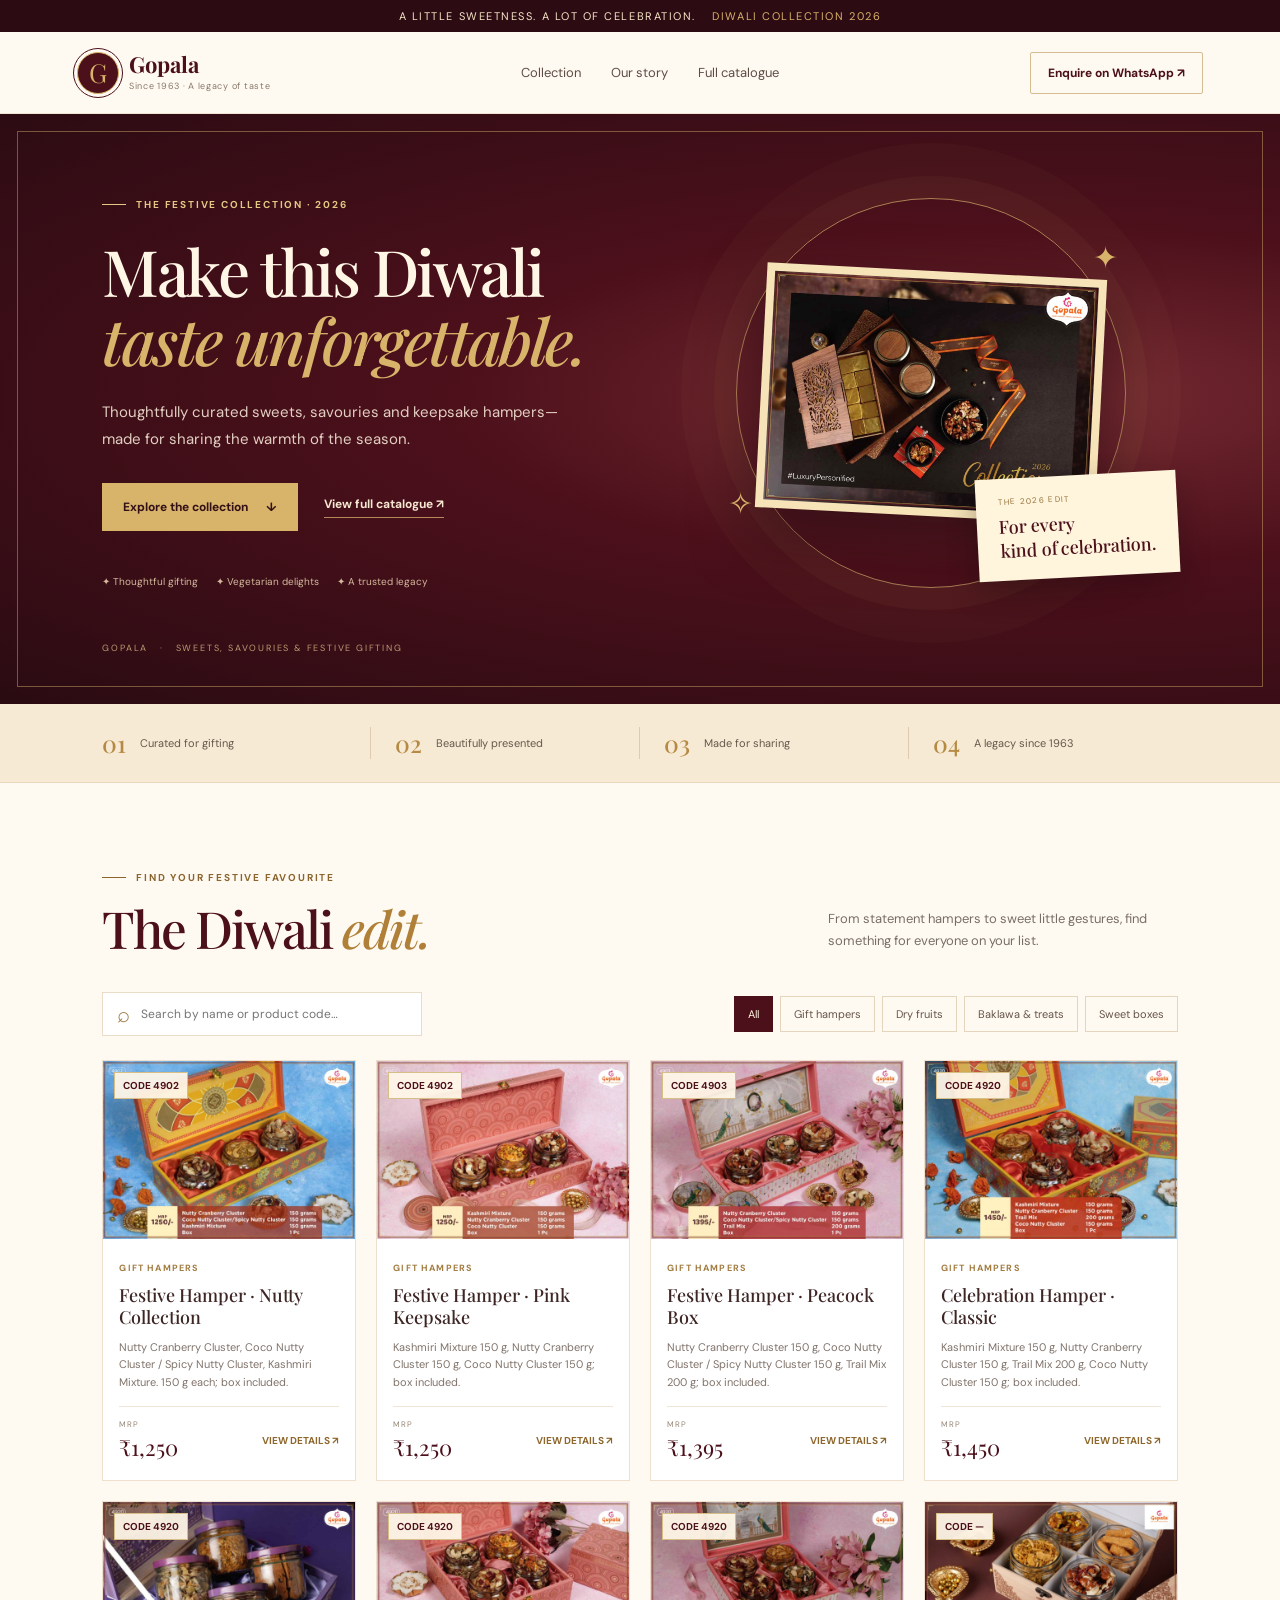
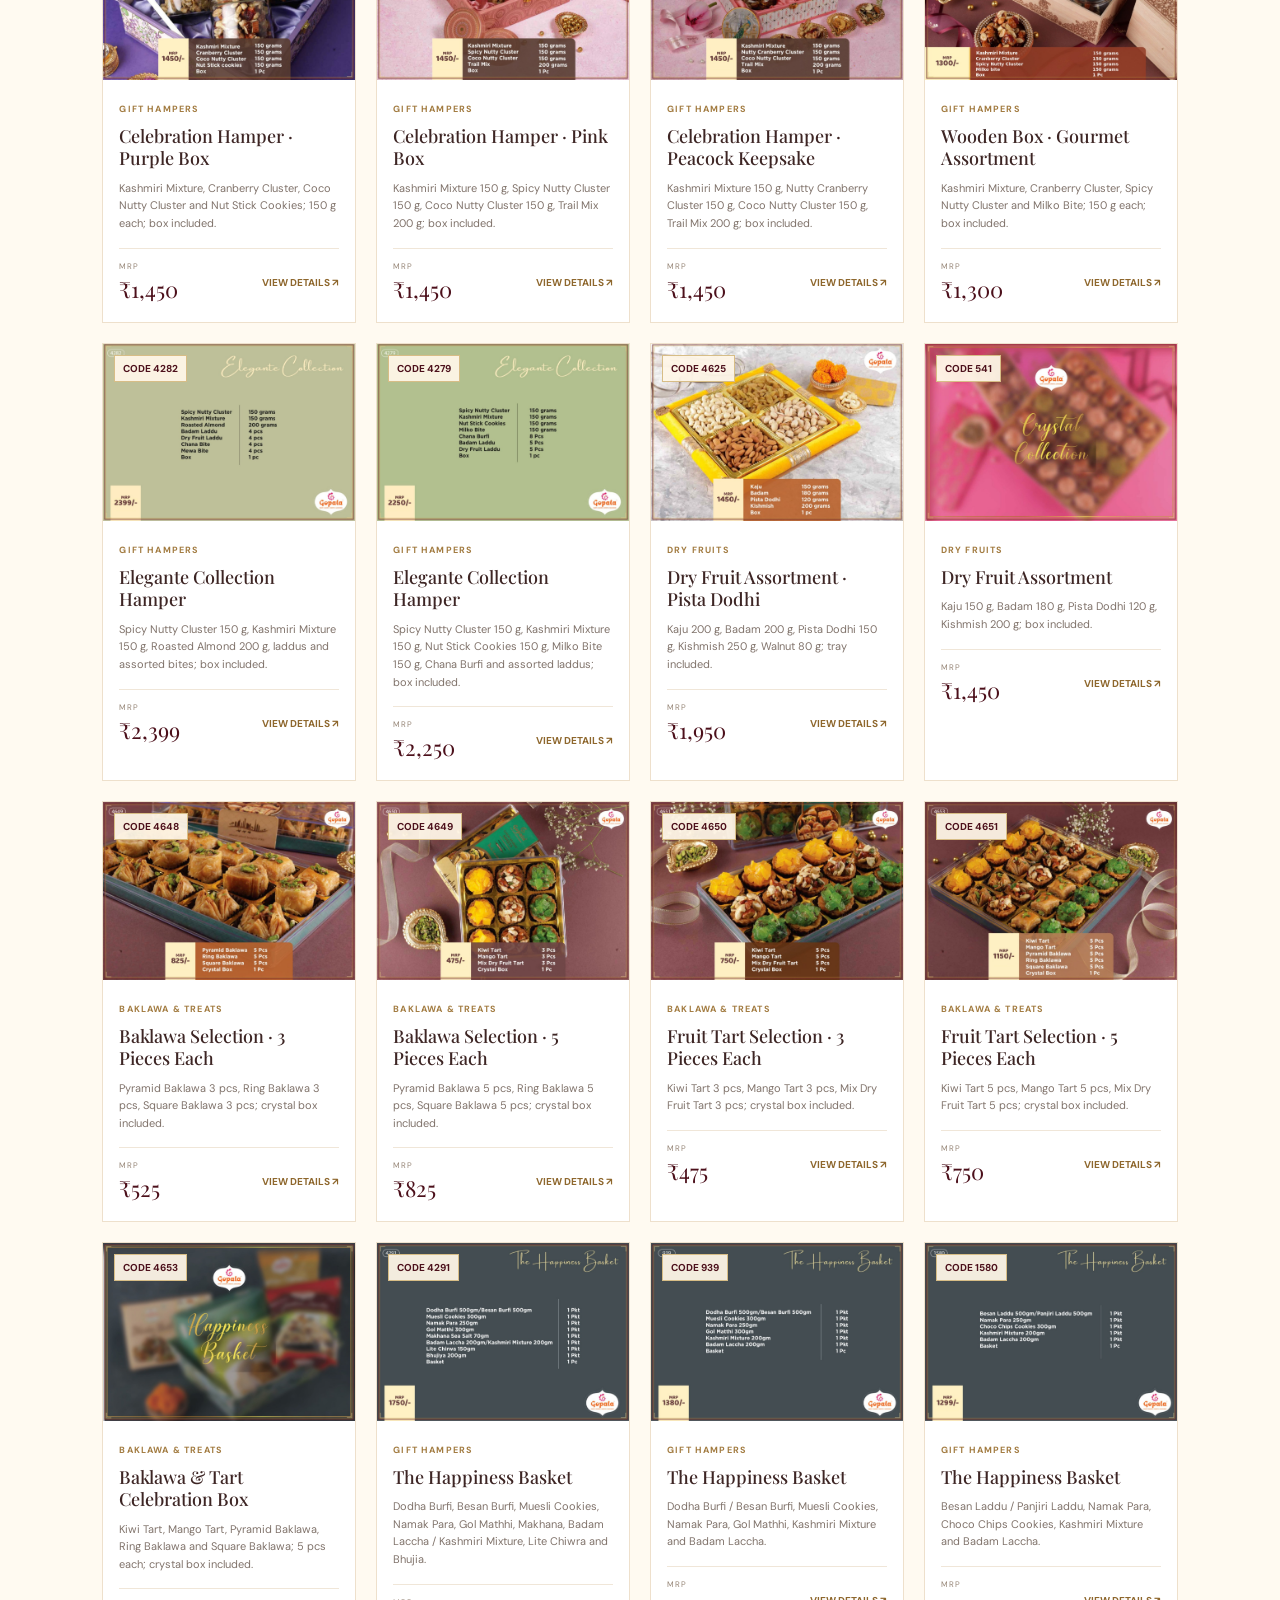
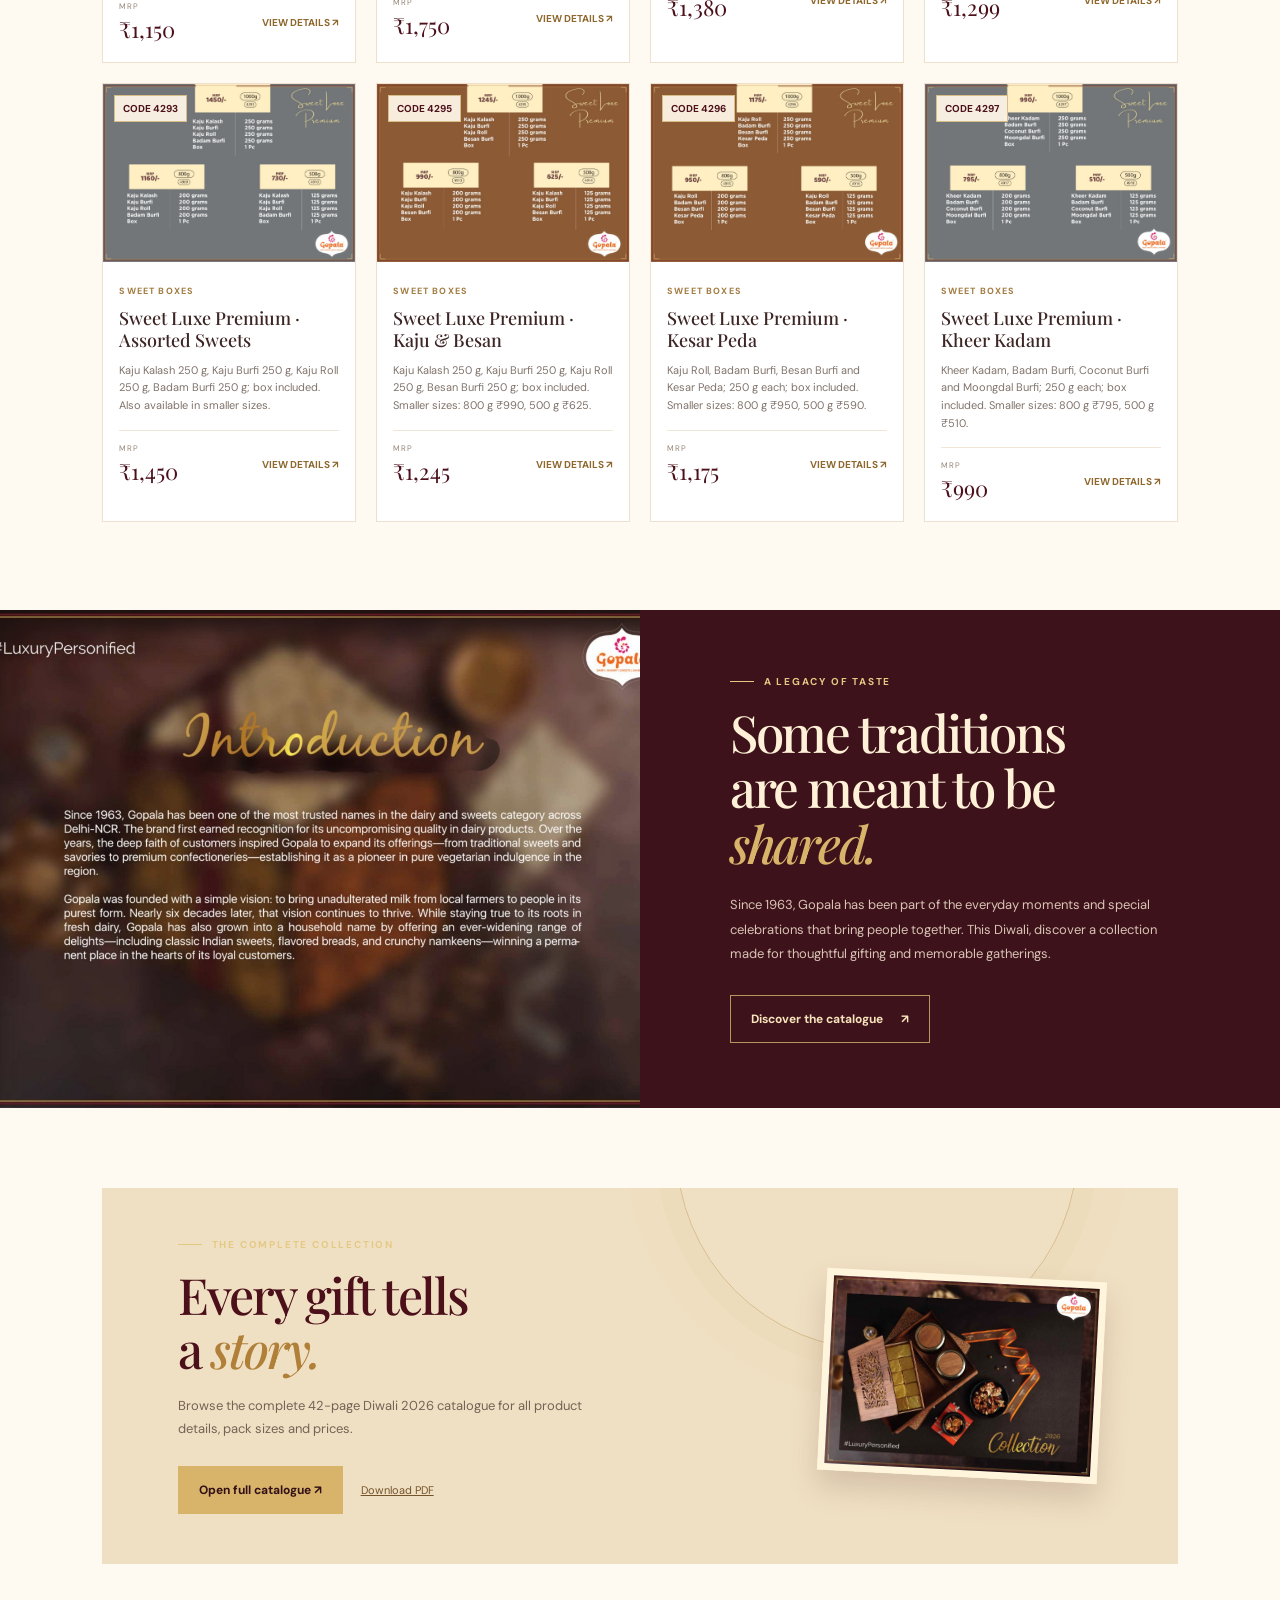
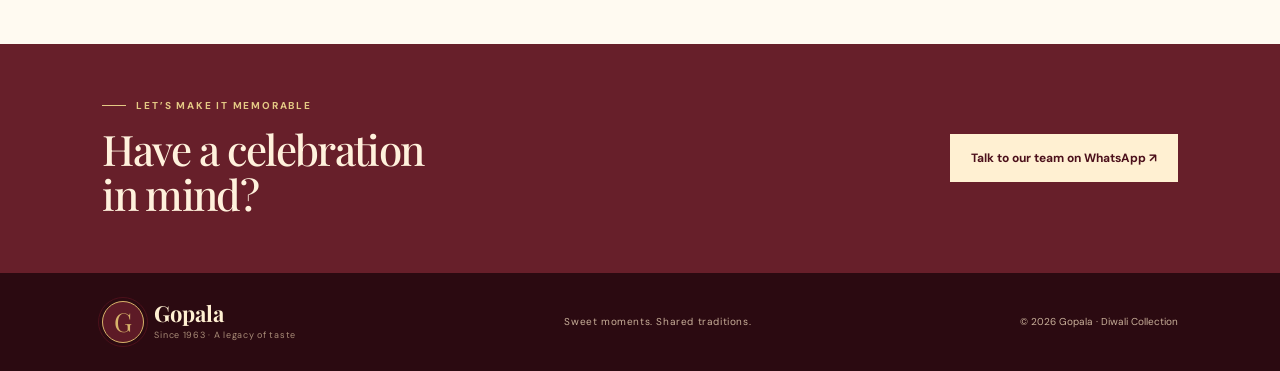
==== gopala-diwali-2026-website/index.html @ 607d88e8 "Add files via upload" ====
<!doctype html>
<html lang="en">
<head>
<meta charset="utf-8"><meta name="viewport" content="width=device-width,initial-scale=1">
<meta name="theme-color" content="#4c101b">
<meta name="description" content="Discover Gopala's Diwali 2026 collection of festive hampers, premium sweets, dry fruits and gourmet treats.">
<title>Gopala | Diwali Collection 2026</title>
<link rel="preconnect" href="https://fonts.googleapis.com">
<link href="https://fonts.googleapis.com/css2?family=DM+Sans:wght@400;500;600;700&family=Playfair+Display:wght@500;600;700&display=swap" rel="stylesheet">
<link rel="stylesheet" href="styles.css">
</head>
<body>
<div class="topline">A little sweetness. A lot of celebration. <span>Diwali Collection 2026</span></div>
<header class="nav">
  <a class="brand" href="#" aria-label="Gopala home"><span class="brand-mark">G</span><span><b>Gopala</b><small>Since 1963 · A legacy of taste</small></span></a>
  <nav><a href="#collection">Collection</a><a href="#story">Our story</a><a href="#catalogue">Full catalogue</a></nav>
  <a class="nav-cta" href="https://wa.me/917290031303?text=Hello%20Gopala%2C%20I%27m%20interested%20in%20the%20Diwali%202026%20collection." target="_blank" rel="noopener">Enquire on WhatsApp ↗</a>
  <button class="menu-toggle" aria-label="Open menu" aria-expanded="false">☰</button>
</header>
<main>
<section class="hero">
  <div class="hero-copy">
    <div class="eyebrow"><span></span> THE FESTIVE COLLECTION · 2026</div>
    <h1>Make this Diwali<br><em>taste unforgettable.</em></h1>
    <p>Thoughtfully curated sweets, savouries and keepsake hampers—made for sharing the warmth of the season.</p>
    <div class="hero-actions"><a class="button gold" href="#collection">Explore the collection <span>↓</span></a><a class="text-link" href="assets/Gopala_Diwali_2026_Catalogue.pdf" target="_blank">View full catalogue ↗</a></div>
    <div class="hero-notes"><span>✦ Thoughtful gifting</span><span>✦ Vegetarian delights</span><span>✦ A trusted legacy</span></div>
  </div>
  <div class="hero-art">
    <div class="halo"></div><div class="hero-image"><img src="assets/pages/page-01.jpg" alt="Gopala Diwali Collection 2026 catalogue cover"></div>
    <div class="floating-tag"><span>THE 2026 EDIT</span><b>For every<br>kind of celebration.</b></div>
    <div class="spark s1">✦</div><div class="spark s2">✧</div>
  </div>
  <div class="hero-bottom">GOPALA <span>·</span> SWEETS, SAVOURIES & FESTIVE GIFTING</div>
</section>
<section class="trust-strip"><div><b>01</b><span>Curated for gifting</span></div><div><b>02</b><span>Beautifully presented</span></div><div><b>03</b><span>Made for sharing</span></div><div><b>04</b><span>A legacy since 1963</span></div></section>
<section id="collection" class="collection section">
  <div class="section-heading"><div><div class="eyebrow dark"><span></span> FIND YOUR FESTIVE FAVOURITE</div><h2>The Diwali <em>edit.</em></h2></div><p>From statement hampers to sweet little gestures, find something for everyone on your list.</p></div>
  <div class="toolbar"><label class="search"><span>⌕</span><input id="search" type="search" placeholder="Search by name or product code…" aria-label="Search products"></label><div id="filters" class="filters"><button class="filter active" data-category="All">All</button><button class="filter" data-category="Gift Hampers">Gift hampers</button><button class="filter" data-category="Dry Fruits">Dry fruits</button><button class="filter" data-category="Baklawa & Treats">Baklawa & treats</button><button class="filter" data-category="Sweet Boxes">Sweet boxes</button></div></div>
  <div id="product-grid" class="product-grid" aria-live="polite"></div>
  <div id="empty" class="empty" hidden>No products match that search. Try another name or code.</div>
</section>
<section id="story" class="story">
  <div class="story-image"><img src="assets/pages/page-02.jpg" alt="Gopala's story and heritage"></div>
  <div class="story-copy"><div class="eyebrow"><span></span> A LEGACY OF TASTE</div><h2>Some traditions<br>are meant to be <em>shared.</em></h2><p>Since 1963, Gopala has been part of the everyday moments and special celebrations that bring people together. This Diwali, discover a collection made for thoughtful gifting and memorable gatherings.</p><a class="button outline" href="#catalogue">Discover the catalogue <span>↗</span></a></div>
</section>
<section id="catalogue" class="catalogue section">
  <div class="catalogue-panel"><div><div class="eyebrow"><span></span> THE COMPLETE COLLECTION</div><h2>Every gift tells<br>a <em>story.</em></h2><p>Browse the complete 42-page Diwali 2026 catalogue for all product details, pack sizes and prices.</p><a class="button gold" href="assets/Gopala_Diwali_2026_Catalogue.pdf" target="_blank" rel="noopener">Open full catalogue ↗</a><a class="download-link" href="assets/Gopala_Diwali_2026_Catalogue.pdf" download>Download PDF</a></div><div class="catalogue-cover"><img src="assets/pages/page-01.jpg" alt="Gopala Diwali 2026 catalogue cover"></div></div>
</section>
<section class="contact-band"><div><div class="eyebrow"><span></span> LET’S MAKE IT MEMORABLE</div><h2>Have a celebration<br>in mind?</h2></div><a class="button light" href="https://wa.me/917290031303?text=Hello%20Gopala%2C%20please%20help%20me%20with%20Diwali%20gifting." target="_blank" rel="noopener">Talk to our team on WhatsApp ↗</a></section>
</main>
<footer><a class="brand footer-brand" href="#"><span class="brand-mark">G</span><span><b>Gopala</b><small>Since 1963 · A legacy of taste</small></span></a><p>Sweet moments. Shared traditions.</p><span>© 2026 Gopala · Diwali Collection</span></footer>
<div id="modal" class="modal" aria-hidden="true"><div class="modal-backdrop" data-close></div><div class="modal-card" role="dialog" aria-modal="true" aria-labelledby="modal-title"><button class="modal-close" data-close aria-label="Close">×</button><img id="modal-img" alt=""><div class="modal-info"><div class="eyebrow dark" id="modal-category"></div><h2 id="modal-title"></h2><p id="modal-desc"></p><div class="modal-price"><small>MRP</small><b id="modal-price"></b><span id="modal-code"></span></div><a id="modal-whatsapp" class="button gold" target="_blank" rel="noopener">Enquire about this gift ↗</a><a id="modal-page" class="text-link" target="_blank" rel="noopener">View this page in the catalogue ↗</a></div></div></div>
<script src="app.js"></script>
</body></html>
---- gopala-diwali-2026-website/styles.css ----
*{box-sizing:border-box} :root{--wine:#4c101b;--wine2:#681f2b;--gold:#d8b36a;--cream:#fff8eb;--ink:#2c2020;--muted:#786e68;--line:#eadcc7}html{scroll-behavior:smooth;scroll-padding-top:90px}body{margin:0;background:#fffaf1;color:var(--ink);font-family:"DM Sans",sans-serif}a{color:inherit;text-decoration:none}.topline{background:#2d0b12;color:#f6e7c8;text-align:center;padding:9px 16px;font-size:11px;letter-spacing:.14em;text-transform:uppercase}.topline span{color:var(--gold);margin-left:12px}.nav{height:82px;display:flex;align-items:center;justify-content:space-between;padding:0 6vw;background:#fffaf1;position:sticky;top:0;z-index:20;border-bottom:1px solid #f0e4d3}.brand{display:flex;align-items:center;gap:10px}.brand-mark{display:grid;place-items:center;width:42px;height:42px;border-radius:50%;background:var(--wine);color:var(--gold);font-family:"Playfair Display",serif;font-size:26px;border:1px solid var(--gold);outline:1px solid var(--wine);outline-offset:3px}.brand b{display:block;font-family:"Playfair Display",serif;font-size:22px;color:var(--wine);line-height:1}.brand small{display:block;font-size:9px;letter-spacing:.08em;color:#88776a;margin-top:5px}.nav nav{display:flex;gap:30px;font-size:13px;color:#5d4c46}.nav nav a:hover,.text-link:hover{color:#a26e22}.nav-cta{font-size:12px;border:1px solid #d5bd91;padding:12px 17px;border-radius:2px;color:var(--wine);font-weight:700}.menu-toggle{display:none;background:none;border:0;font-size:24px;color:var(--wine)}.hero{min-height:590px;background:radial-gradient(ellipse at 80% 48%,#772b32 0,#4c101b 40%,#2a0b12 100%);color:#fff6e6;padding:74px 8vw 45px;display:grid;grid-template-columns:1fr .85fr;align-items:center;position:relative;overflow:hidden}.hero:before{content:"";position:absolute;inset:17px;border:1px solid rgba(216,179,106,.45);pointer-events:none}.hero-copy{position:relative;z-index:2;max-width:600px}.eyebrow{display:flex;align-items:center;gap:10px;font-size:10px;font-weight:700;letter-spacing:.18em;color:#e4c985}.eyebrow span{width:24px;height:1px;background:currentColor;display:inline-block}.eyebrow.dark{color:#8b642e}.hero h1,.section h2,.story h2,.catalogue h2,.contact-band h2{font-family:"Playfair Display",serif;font-size:clamp(44px,5vw,72px);line-height:1.08;font-weight:500;letter-spacing:-.04em;margin:25px 0}.hero h1 em,.section h2 em,.story h2 em,.catalogue h2 em{font-weight:500;color:var(--gold)}.hero-copy>p{color:#e3cfc2;line-height:1.8;max-width:480px;font-size:15px}.hero-actions{display:flex;align-items:center;gap:26px;margin-top:30px}.button{display:inline-flex;align-items:center;justify-content:center;gap:18px;padding:15px 20px;font-size:12px;font-weight:700;transition:transform .2s,background .2s;border:1px solid transparent}.button:hover{transform:translateY(-2px)}.gold{background:var(--gold);color:#321016}.gold:hover{background:#edce8a}.text-link{font-size:12px;font-weight:700;color:#f6e8d1;border-bottom:1px solid #b48b56;padding-bottom:5px}.hero-notes{display:flex;gap:18px;flex-wrap:wrap;color:#d4b99c;font-size:10px;margin-top:44px}.hero-art{position:relative;display:flex;justify-content:center;align-items:center;min-height:400px}.halo{position:absolute;width:min(34vw,390px);aspect-ratio:1;border-radius:50%;border:1px solid rgba(225,189,116,.65);box-shadow:0 0 0 22px rgba(225,189,116,.04),0 0 0 55px rgba(225,189,116,.025)}.hero-image{width:min(29vw,340px);position:relative;transform:rotate(3deg);padding:8px;background:#f6e3b8;box-shadow:0 25px 60px #17070b80}.hero-image img{width:100%;display:block}.floating-tag{position:absolute;bottom:16px;right:0;background:#fff4dc;color:var(--wine);padding:18px 22px;box-shadow:0 12px 30px #18080b55;transform:rotate(-3deg)}.floating-tag span{font-size:8px;letter-spacing:.16em;color:#96703a;display:block;margin-bottom:8px}.floating-tag b{font-family:"Playfair Display",serif;font-size:18px;font-weight:500}.spark{position:absolute;color:var(--gold);font-size:30px}.s1{top:45px;right:12%}.s2{left:9%;bottom:70px}.hero-bottom{grid-column:1/-1;color:#bd9a73;font-size:9px;letter-spacing:.2em;margin-top:38px}.hero-bottom span{padding:0 8px}.trust-strip{display:grid;grid-template-columns:repeat(4,1fr);padding:23px 8vw;background:#f6ead5;border-bottom:1px solid #e9d8bb}.trust-strip div{display:flex;gap:14px;align-items:center;border-right:1px solid #deccb0;padding-left:24px}.trust-strip div:first-child{padding-left:0}.trust-strip div:last-child{border:0}.trust-strip b{font-family:"Playfair Display",serif;color:#b68a43;font-size:24px;font-weight:500}.trust-strip span{font-size:11px;color:#67584b}.section{padding:88px 8vw}.section-heading{display:flex;align-items:end;justify-content:space-between;gap:30px}.section h2,.story h2,.catalogue h2,.contact-band h2{font-size:clamp(40px,4vw,56px);color:var(--wine);margin:17px 0 0}.section h2 em,.story h2 em,.catalogue h2 em{color:#b08039}.section-heading>p{max-width:350px;color:var(--muted);line-height:1.7;font-size:13px;margin-bottom:4px}.toolbar{display:flex;justify-content:space-between;align-items:center;gap:20px;margin:36px 0 24px;flex-wrap:wrap}.search{display:flex;align-items:center;gap:9px;background:white;border:1px solid var(--line);padding:0 14px;width:min(320px,100%);height:44px}.search span{font-size:22px;color:#9e7b49}.search input{border:0;outline:0;width:100%;font:inherit;font-size:12px;background:transparent}.filters{display:flex;gap:7px;flex-wrap:wrap}.filter{border:1px solid #e5d5bc;background:transparent;padding:10px 13px;color:#66554b;font:inherit;font-size:11px;cursor:pointer}.filter.active,.filter:hover{background:var(--wine);border-color:var(--wine);color:#fff4dd}.product-grid{display:grid;grid-template-columns:repeat(4,minmax(0,1fr));gap:20px}.product-card{background:#fff;border:1px solid #eee0cc;min-width:0;transition:transform .25s,box-shadow .25s;cursor:pointer}.product-card:hover{transform:translateY(-5px);box-shadow:0 16px 35px #4c101b12}.product-image{position:relative;background:#eee1ce;overflow:hidden;aspect-ratio:1.42}.product-image img{width:100%;height:100%;object-fit:cover;display:block;transition:transform .5s}.product-card:hover .product-image img{transform:scale(1.035)}.product-code{position:absolute;top:11px;left:11px;background:#fff7e8eF;border:1px solid #d7bd86;color:var(--wine);font-size:10px;font-weight:700;padding:6px 8px}.product-info{padding:16px 16px 18px}.product-category{font-size:9px;text-transform:uppercase;letter-spacing:.13em;color:#a27b40;font-weight:700}.product-info h3{font-family:"Playfair Display",serif;font-weight:500;font-size:18px;line-height:1.25;margin:8px 0 10px;color:#3d2524}.product-info p{font-size:11px;line-height:1.6;color:#80736b;min-height:35px;margin:0 0 15px}.product-bottom{border-top:1px solid #f0e6d8;padding-top:12px;display:flex;align-items:center;justify-content:space-between}.price-label{font-size:8px;letter-spacing:.12em;color:#958475;text-transform:uppercase;display:block;margin-bottom:3px}.price{font-family:"Playfair Display",serif;font-size:22px;color:var(--wine)}.view-link{font-size:10px;color:#8e672d;font-weight:700}.empty{text-align:center;color:var(--muted);padding:50px}.story{display:grid;grid-template-columns:1fr 1fr;background:#3d121a;color:#fff0d5}.story-image{min-height:420px;overflow:hidden}.story-image img{width:100%;height:100%;object-fit:cover;display:block}.story-copy{padding:65px 9vw 65px 7vw;align-self:center}.story h2{color:#fff1d8}.story h2 em{color:var(--gold)}.story-copy p{color:#d9c4b5;font-size:13px;line-height:1.9;margin:22px 0 28px;max-width:450px}.outline{border-color:#b9955c;color:#f7e4bd}.outline:hover{background:#5a2027}.catalogue{padding-top:80px;padding-bottom:80px}.catalogue-panel{background:#f0e0c3;padding:50px 7%;display:grid;grid-template-columns:1fr 280px;align-items:center;gap:40px;position:relative;overflow:hidden}.catalogue-panel:after{content:"";position:absolute;width:400px;height:400px;border:1px solid #d8bd8e;border-radius:50%;right:100px;top:-240px;box-shadow:0 0 0 20px #d8bd8e15,0 0 0 50px #d8bd8e12}.catalogue h2{font-size:50px}.catalogue-panel p{max-width:420px;color:#756256;line-height:1.8;font-size:13px;margin:18px 0 25px}.catalogue-cover{position:relative;z-index:1;box-shadow:0 16px 30px #5b342e30;transform:rotate(3deg);border:7px solid #fff4dc}.catalogue-cover img{width:100%;display:block}.download-link{display:inline-block;margin-left:18px;font-size:11px;color:#73532a;text-decoration:underline}.contact-band{background:#671f2a;color:#fff1dc;padding:55px 8vw;display:flex;align-items:center;justify-content:space-between;gap:30px}.contact-band h2{color:#fff1dc;font-size:42px;margin:15px 0 0}.light{background:#fff0d2;color:var(--wine)}footer{display:flex;align-items:center;justify-content:space-between;gap:20px;padding:28px 8vw;background:#2b0a11;color:#c9b09a;font-size:10px}footer .brand b{color:#fff0d2}footer .brand small{color:#a98c78}footer .brand-mark{background:#5d1a26}footer p{letter-spacing:.06em}.modal{position:fixed;inset:0;z-index:60;display:none;align-items:center;justify-content:center;padding:20px}.modal.open{display:flex}.modal-backdrop{position:absolute;inset:0;background:#1d080ddd;backdrop-filter:blur(5px)}.modal-card{position:relative;z-index:1;background:#fff9ef;max-width:850px;width:100%;max-height:90vh;overflow:auto;display:grid;grid-template-columns:1fr 1fr;box-shadow:0 25px 70px #0005}.modal-card>img{width:100%;height:100%;min-height:360px;object-fit:cover;background:#ead9bd}.modal-info{padding:38px 34px;align-self:center}.modal-close{position:absolute;right:10px;top:7px;z-index:2;border:0;background:#fff5e4;color:var(--wine);font-size:28px;width:36px;height:36px;cursor:pointer}.modal-info h2{font-family:"Playfair Display",serif;font-weight:500;font-size:30px;color:var(--wine);line-height:1.15;margin:12px 0}.modal-info p{font-size:12px;color:#77675b;line-height:1.8}.modal-price{display:flex;align-items:center;gap:13px;margin:22px 0}.modal-price small{font-size:9px;letter-spacing:.12em;color:#8e7763}.modal-price b{font-family:"Playfair Display",serif;font-size:28px;color:var(--wine)}.modal-price span{font-size:10px;color:#9a836c;margin-left:auto}.modal-info .button{width:100%;margin-bottom:15px}.modal-info .text-link{display:inline-block;color:#8b652e}.modal[aria-hidden="true"]{pointer-events:none}@media(max-width:1050px){.product-grid{grid-template-columns:repeat(3,minmax(0,1fr))}.hero{padding-left:6vw;padding-right:6vw}.nav{padding:0 4vw}.nav nav{gap:17px}.nav-cta{font-size:10px}.section{padding-left:6vw;padding-right:6vw}}@media(max-width:760px){.topline{font-size:9px}.nav{height:70px}.nav nav,.nav-cta{display:none}.menu-toggle{display:block}.nav nav.mobile-open{display:flex;position:absolute;top:70px;left:0;right:0;background:#fffaf1;padding:20px 6vw;flex-direction:column;border-bottom:1px solid var(--line)}.hero{grid-template-columns:1fr;padding:54px 8vw 32px}.hero h1{font-size:48px}.hero-art{min-height:340px;margin-top:20px}.hero-image{width:min(58vw,280px)}.halo{width:65vw}.floating-tag{right:0;bottom:8px}.hero-bottom{margin-top:15px}.trust-strip{grid-template-columns:1fr 1fr;gap:18px;padding:22px 8vw}.trust-strip div{padding-left:0;border:0}.section{padding:60px 6vw}.section-heading{display:block}.section-heading>p{margin-top:18px}.toolbar{align-items:stretch}.search{width:100%}.filters{overflow-x:auto;flex-wrap:nowrap;padding-bottom:4px}.filter{white-space:nowrap}.product-grid{grid-template-columns:repeat(2,minmax(0,1fr));gap:12px}.product-info{padding:12px}.product-info h3{font-size:16px}.product-info p{font-size:10px}.price{font-size:19px}.story{grid-template-columns:1fr}.story-image{min-height:250px;max-height:300px}.story-copy{padding:45px 8vw 50px}.catalogue-panel{grid-template-columns:1fr;padding:35px 8vw}.catalogue-cover{width:180px;justify-self:center}.contact-band{padding:42px 8vw;align-items:flex-start;flex-direction:column}.contact-band h2{font-size:36px}footer{flex-wrap:wrap;padding:25px 6vw}footer p{order:3;width:100%;margin:0}.modal-card{grid-template-columns:1fr;max-width:480px}.modal-card>img{height:240px;min-height:0}.modal-info{padding:24px}.modal-info h2{font-size:25px}}@media(max-width:420px){.product-grid{grid-template-columns:1fr 1fr}.product-info h3{font-size:14px}.product-info p{display:none}.product-bottom{margin-top:10px}.hero-actions{align-items:flex-start;flex-direction:column;gap:16px}.hero-notes{gap:10px}.brand b{font-size:20px}}
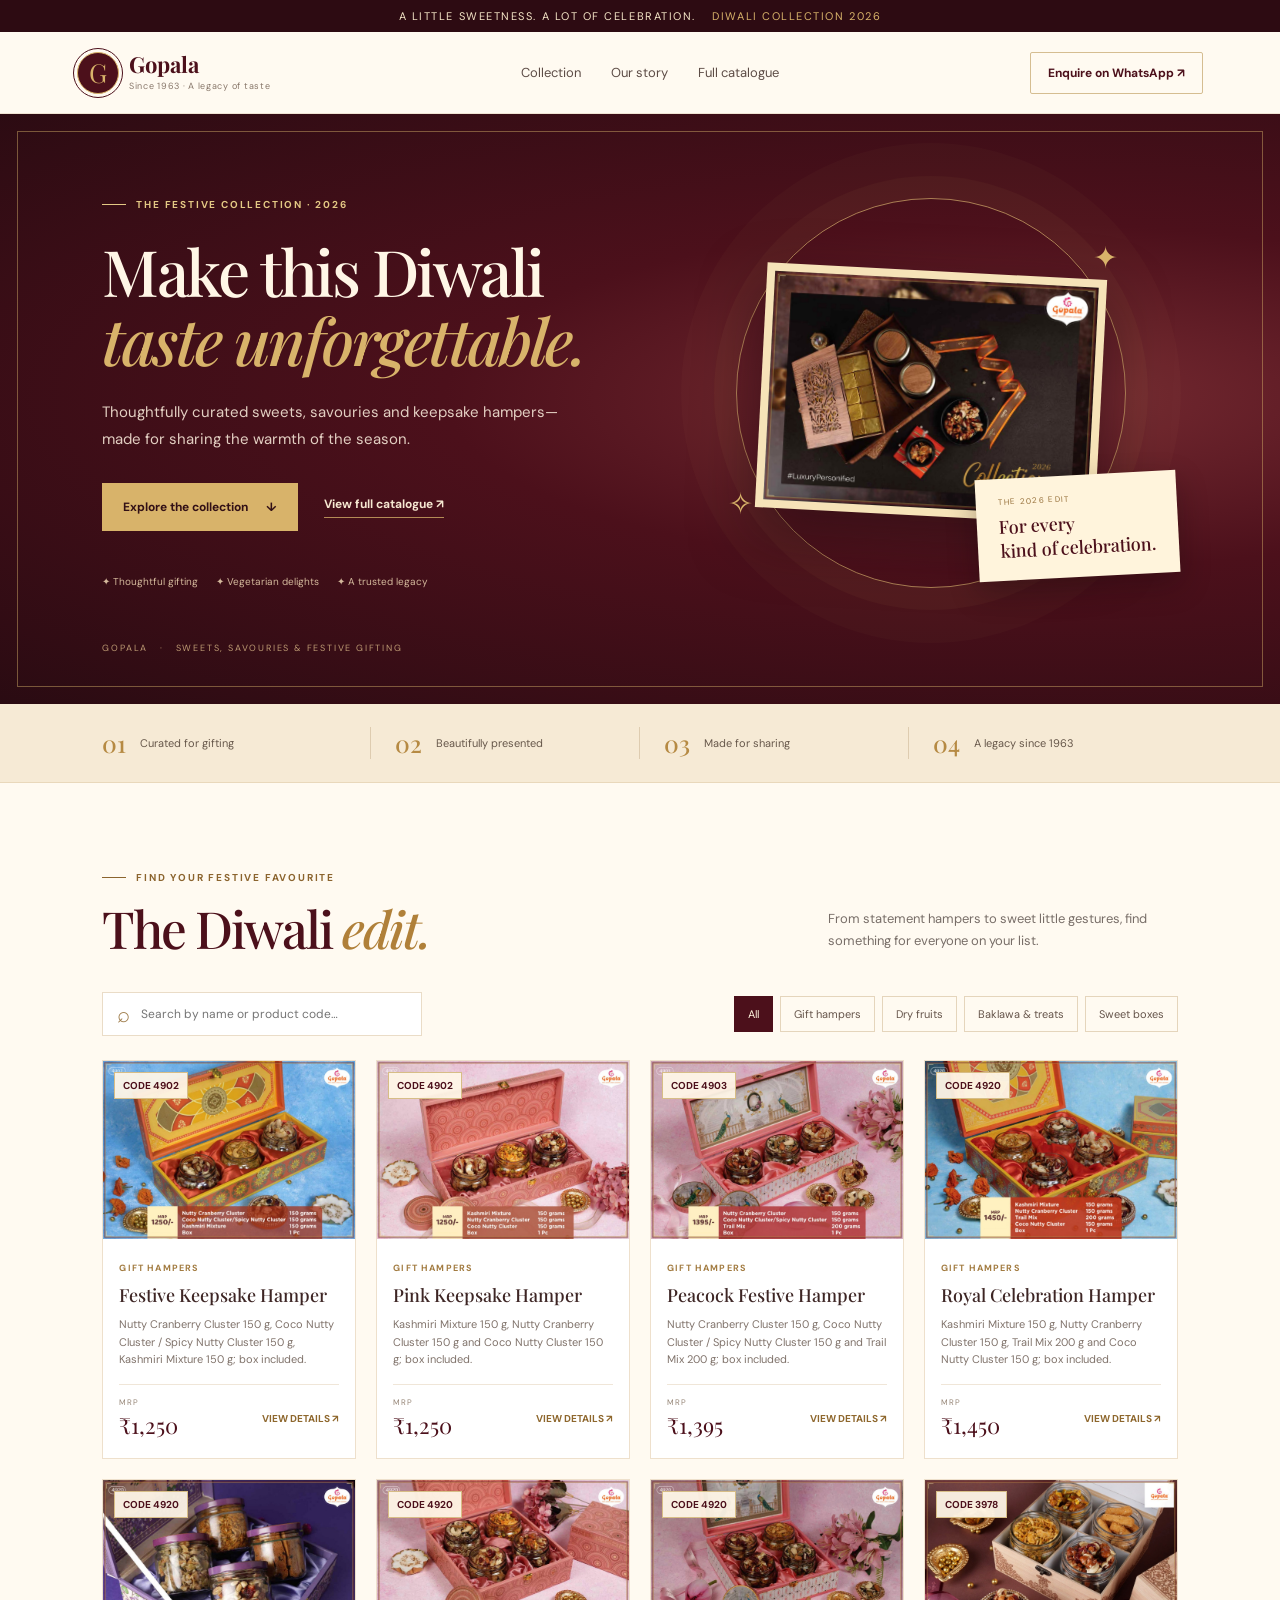
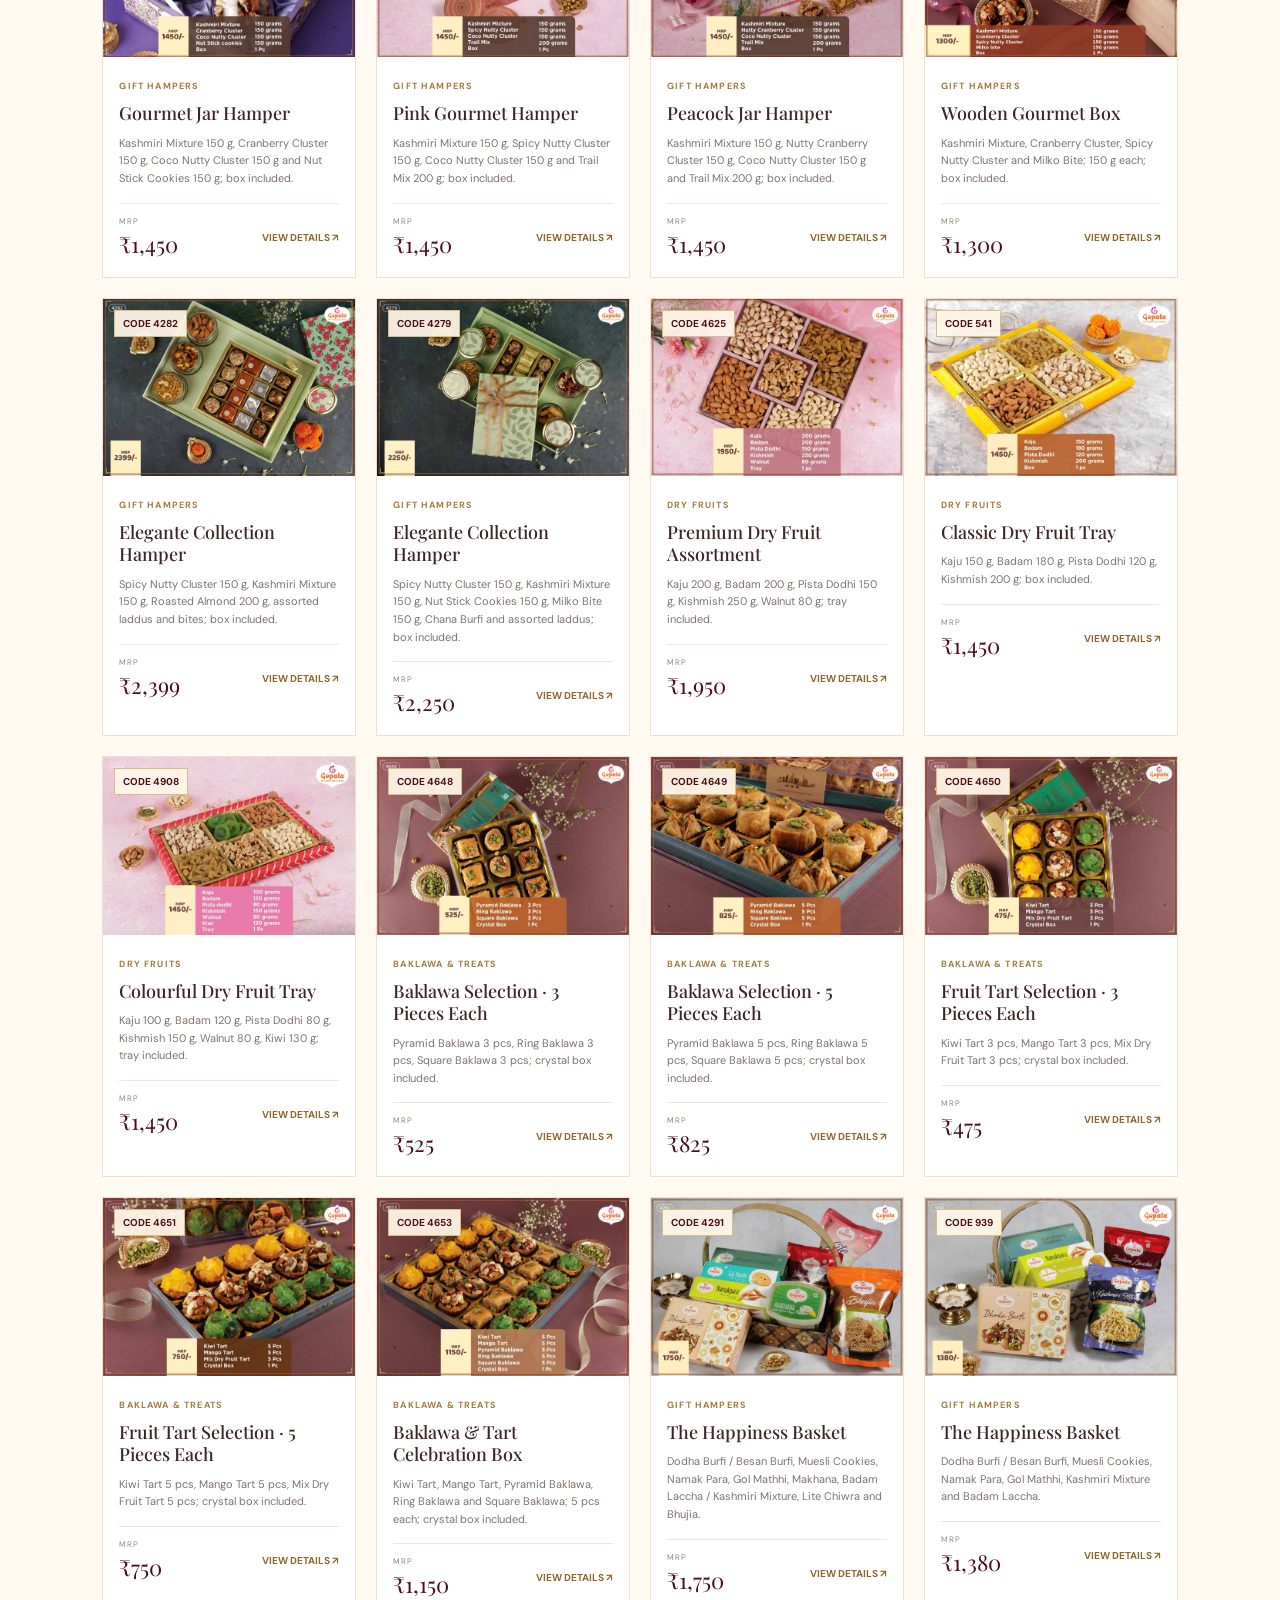
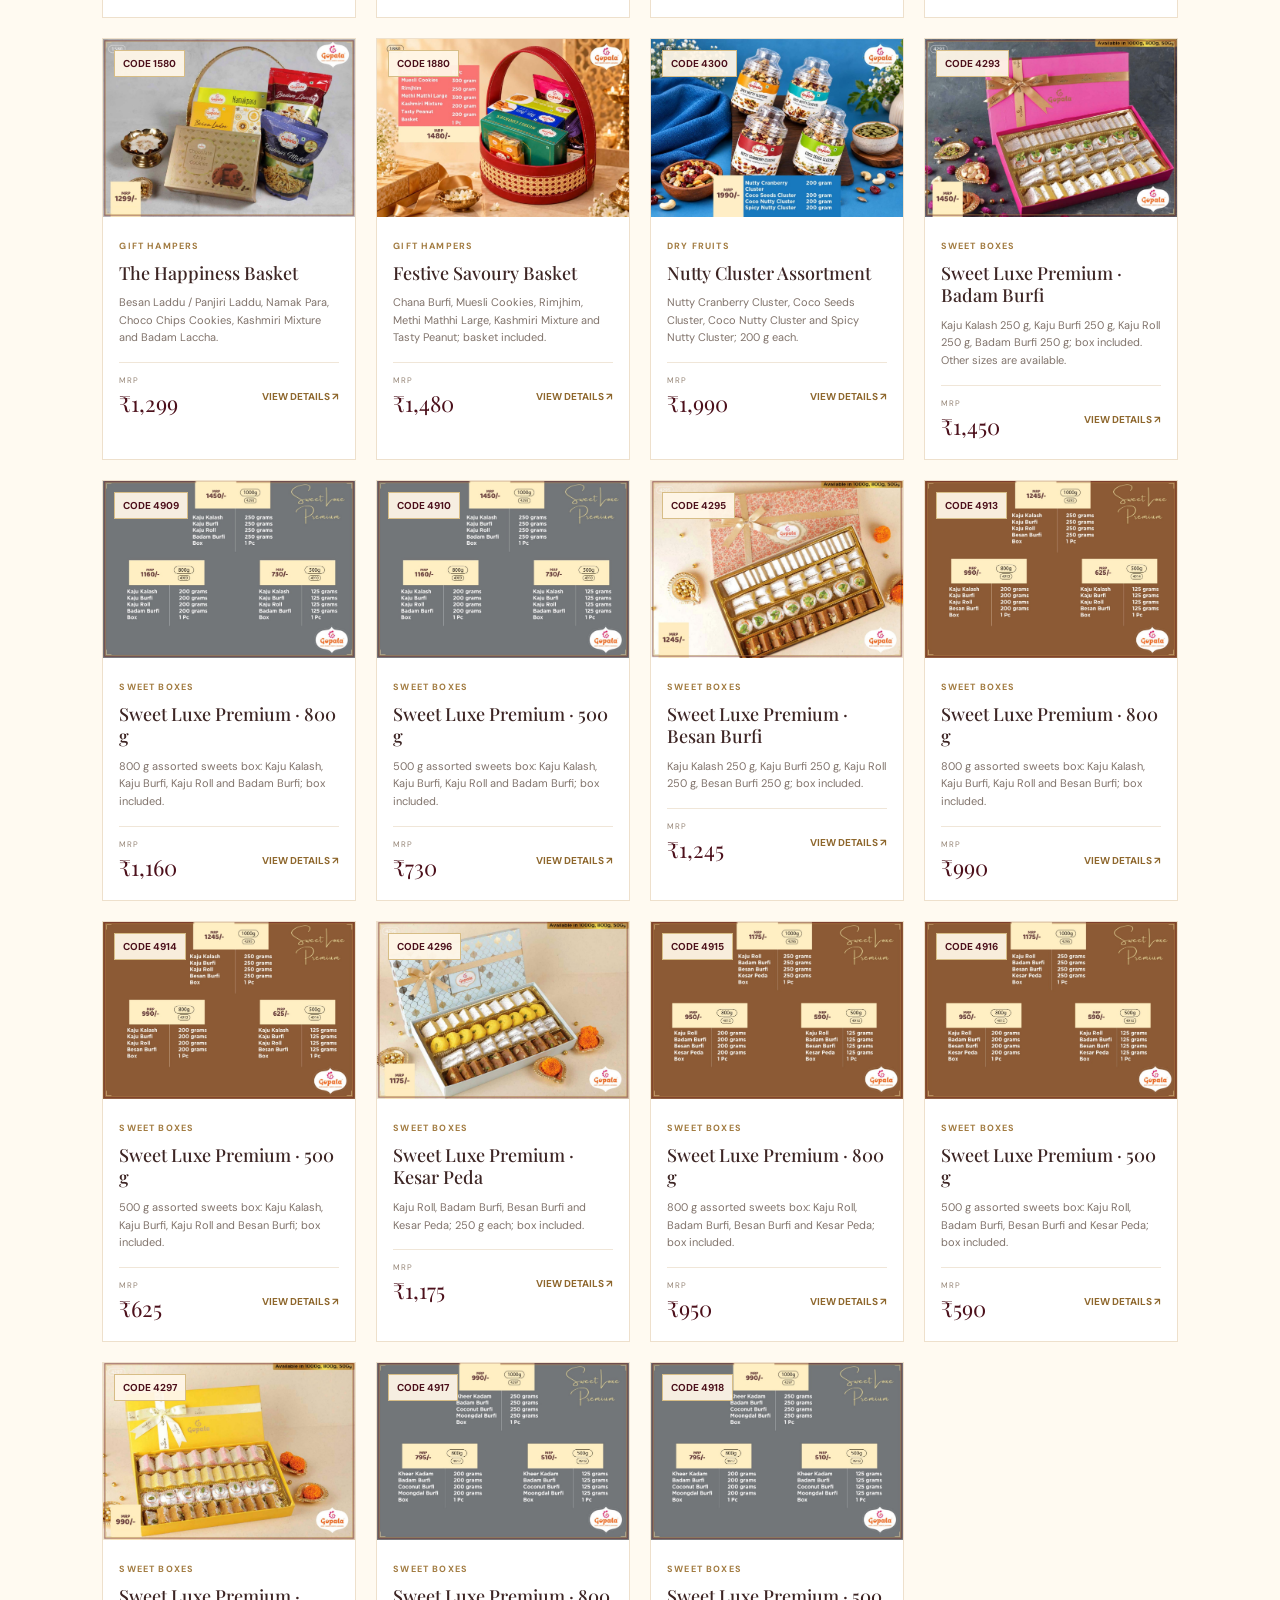
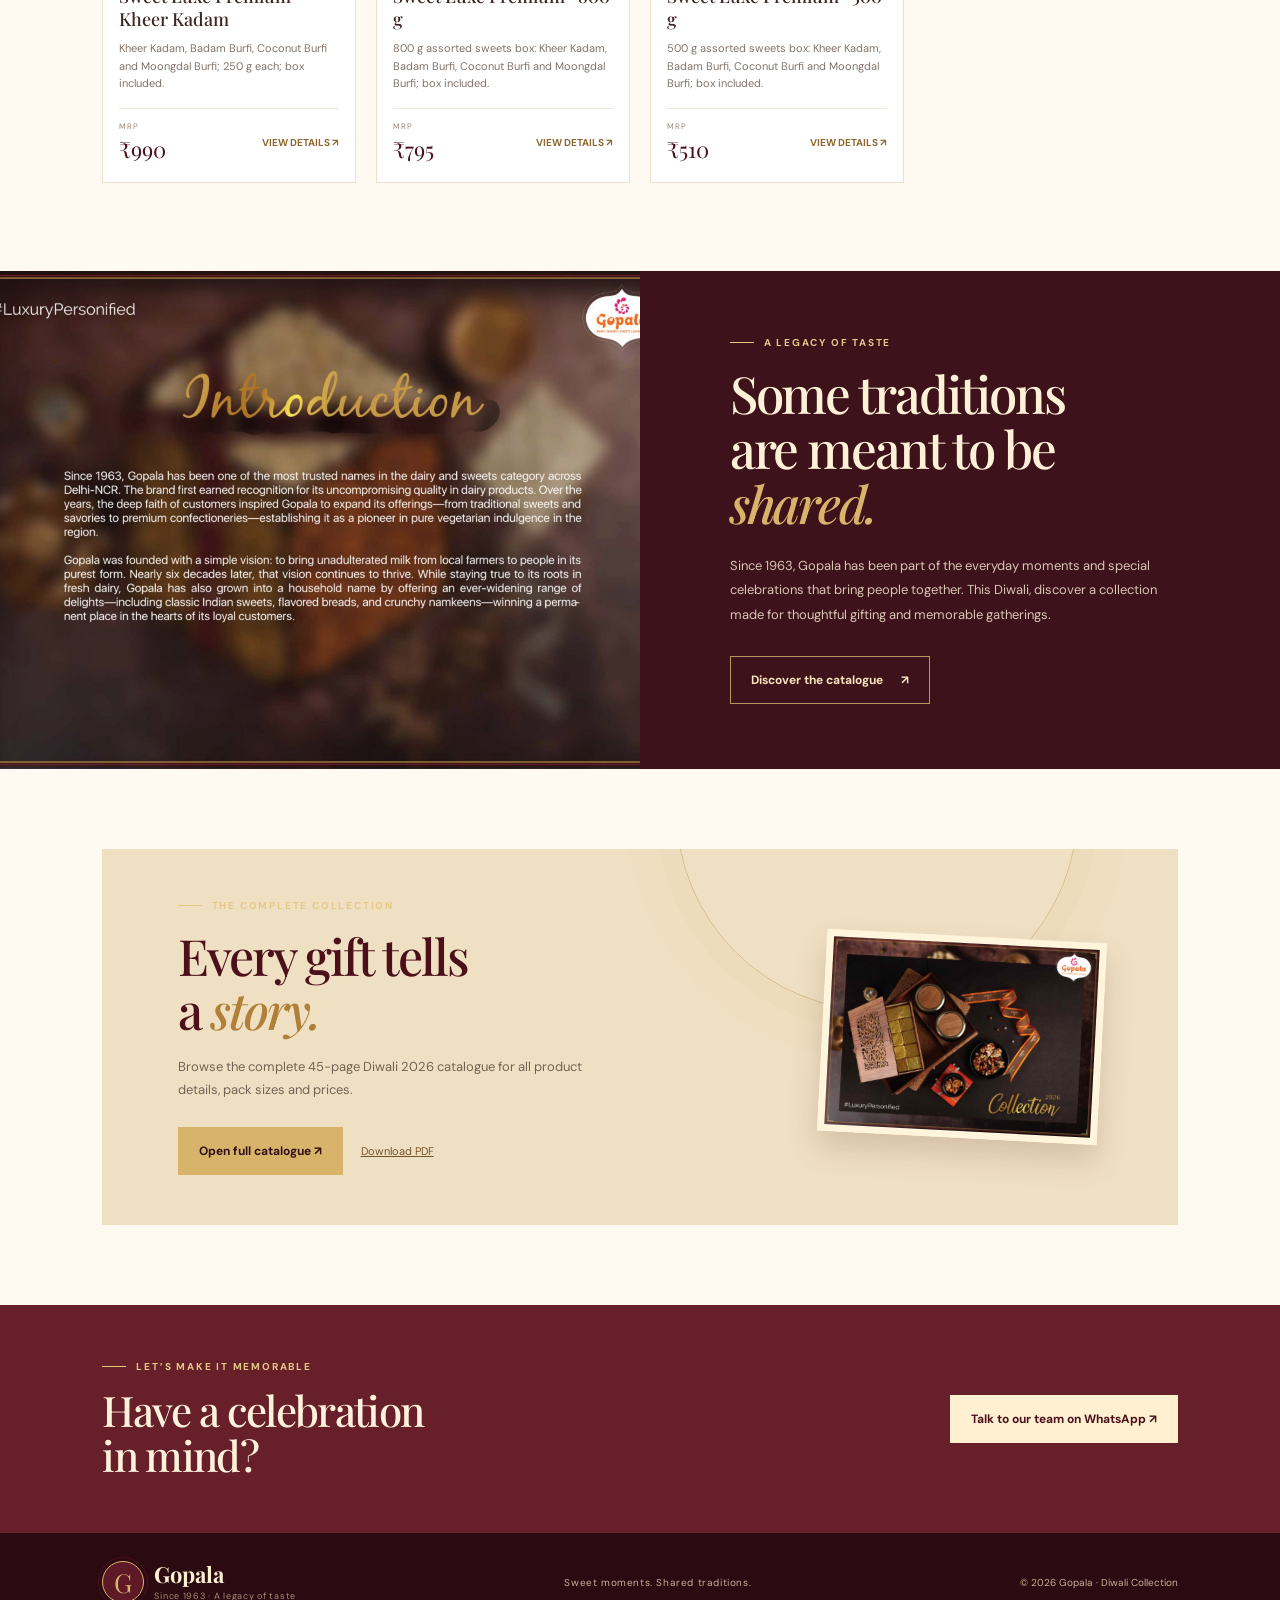
==== commit 7fab0eb6: "Add files via upload" ====
--- a/gopala-diwali-2026-website/index.html
+++ b/gopala-diwali-2026-website/index.html
@@ -45,7 +45,7 @@
   <div class="story-copy"><div class="eyebrow"><span></span> A LEGACY OF TASTE</div><h2>Some traditions<br>are meant to be <em>shared.</em></h2><p>Since 1963, Gopala has been part of the everyday moments and special celebrations that bring people together. This Diwali, discover a collection made for thoughtful gifting and memorable gatherings.</p><a class="button outline" href="#catalogue">Discover the catalogue <span>↗</span></a></div>
 </section>
 <section id="catalogue" class="catalogue section">
-  <div class="catalogue-panel"><div><div class="eyebrow"><span></span> THE COMPLETE COLLECTION</div><h2>Every gift tells<br>a <em>story.</em></h2><p>Browse the complete 42-page Diwali 2026 catalogue for all product details, pack sizes and prices.</p><a class="button gold" href="assets/Gopala_Diwali_2026_Catalogue.pdf" target="_blank" rel="noopener">Open full catalogue ↗</a><a class="download-link" href="assets/Gopala_Diwali_2026_Catalogue.pdf" download>Download PDF</a></div><div class="catalogue-cover"><img src="assets/pages/page-01.jpg" alt="Gopala Diwali 2026 catalogue cover"></div></div>
+  <div class="catalogue-panel"><div><div class="eyebrow"><span></span> THE COMPLETE COLLECTION</div><h2>Every gift tells<br>a <em>story.</em></h2><p>Browse the complete 45-page Diwali 2026 catalogue for all product details, pack sizes and prices.</p><a class="button gold" href="assets/Gopala_Diwali_2026_Catalogue.pdf" target="_blank" rel="noopener">Open full catalogue ↗</a><a class="download-link" href="assets/Gopala_Diwali_2026_Catalogue.pdf" download>Download PDF</a></div><div class="catalogue-cover"><img src="assets/pages/page-01.jpg" alt="Gopala Diwali 2026 catalogue cover"></div></div>
 </section>
 <section class="contact-band"><div><div class="eyebrow"><span></span> LET’S MAKE IT MEMORABLE</div><h2>Have a celebration<br>in mind?</h2></div><a class="button light" href="https://wa.me/917290031303?text=Hello%20Gopala%2C%20please%20help%20me%20with%20Diwali%20gifting." target="_blank" rel="noopener">Talk to our team on WhatsApp ↗</a></section>
 </main>
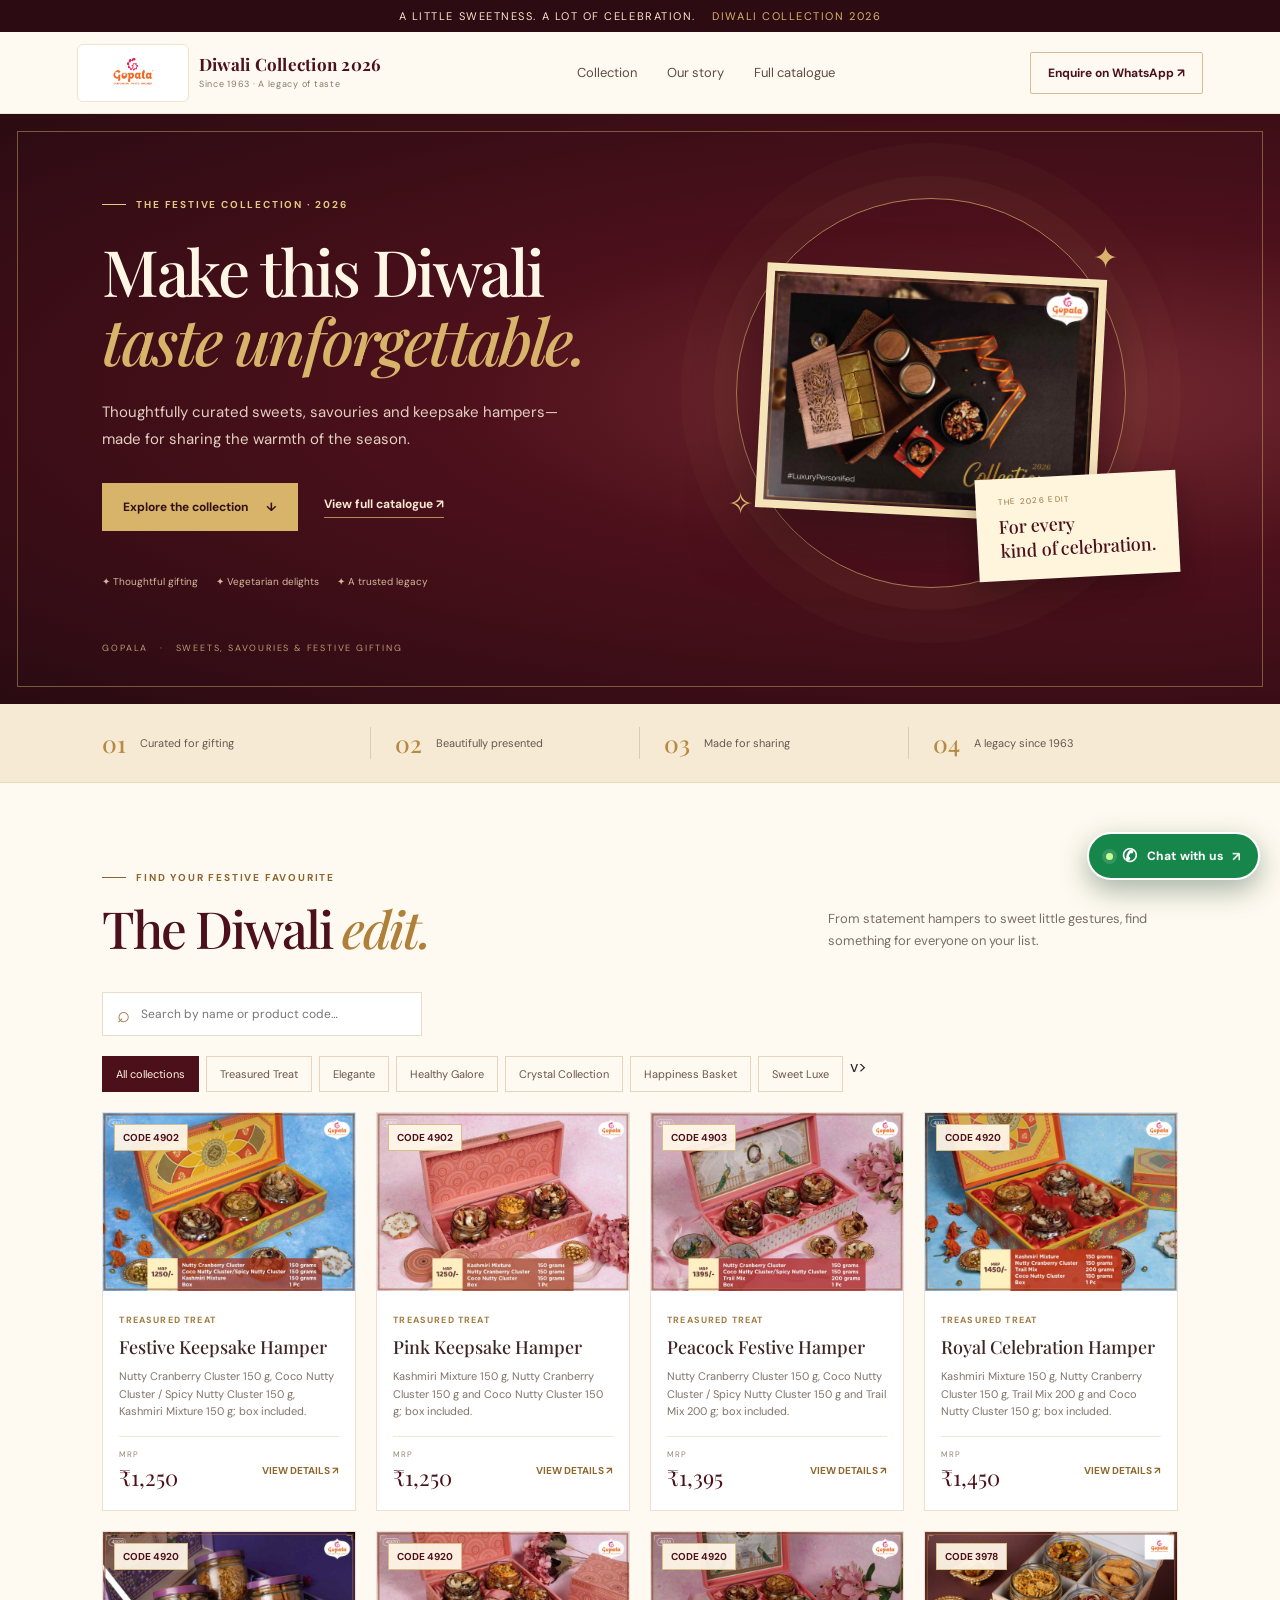
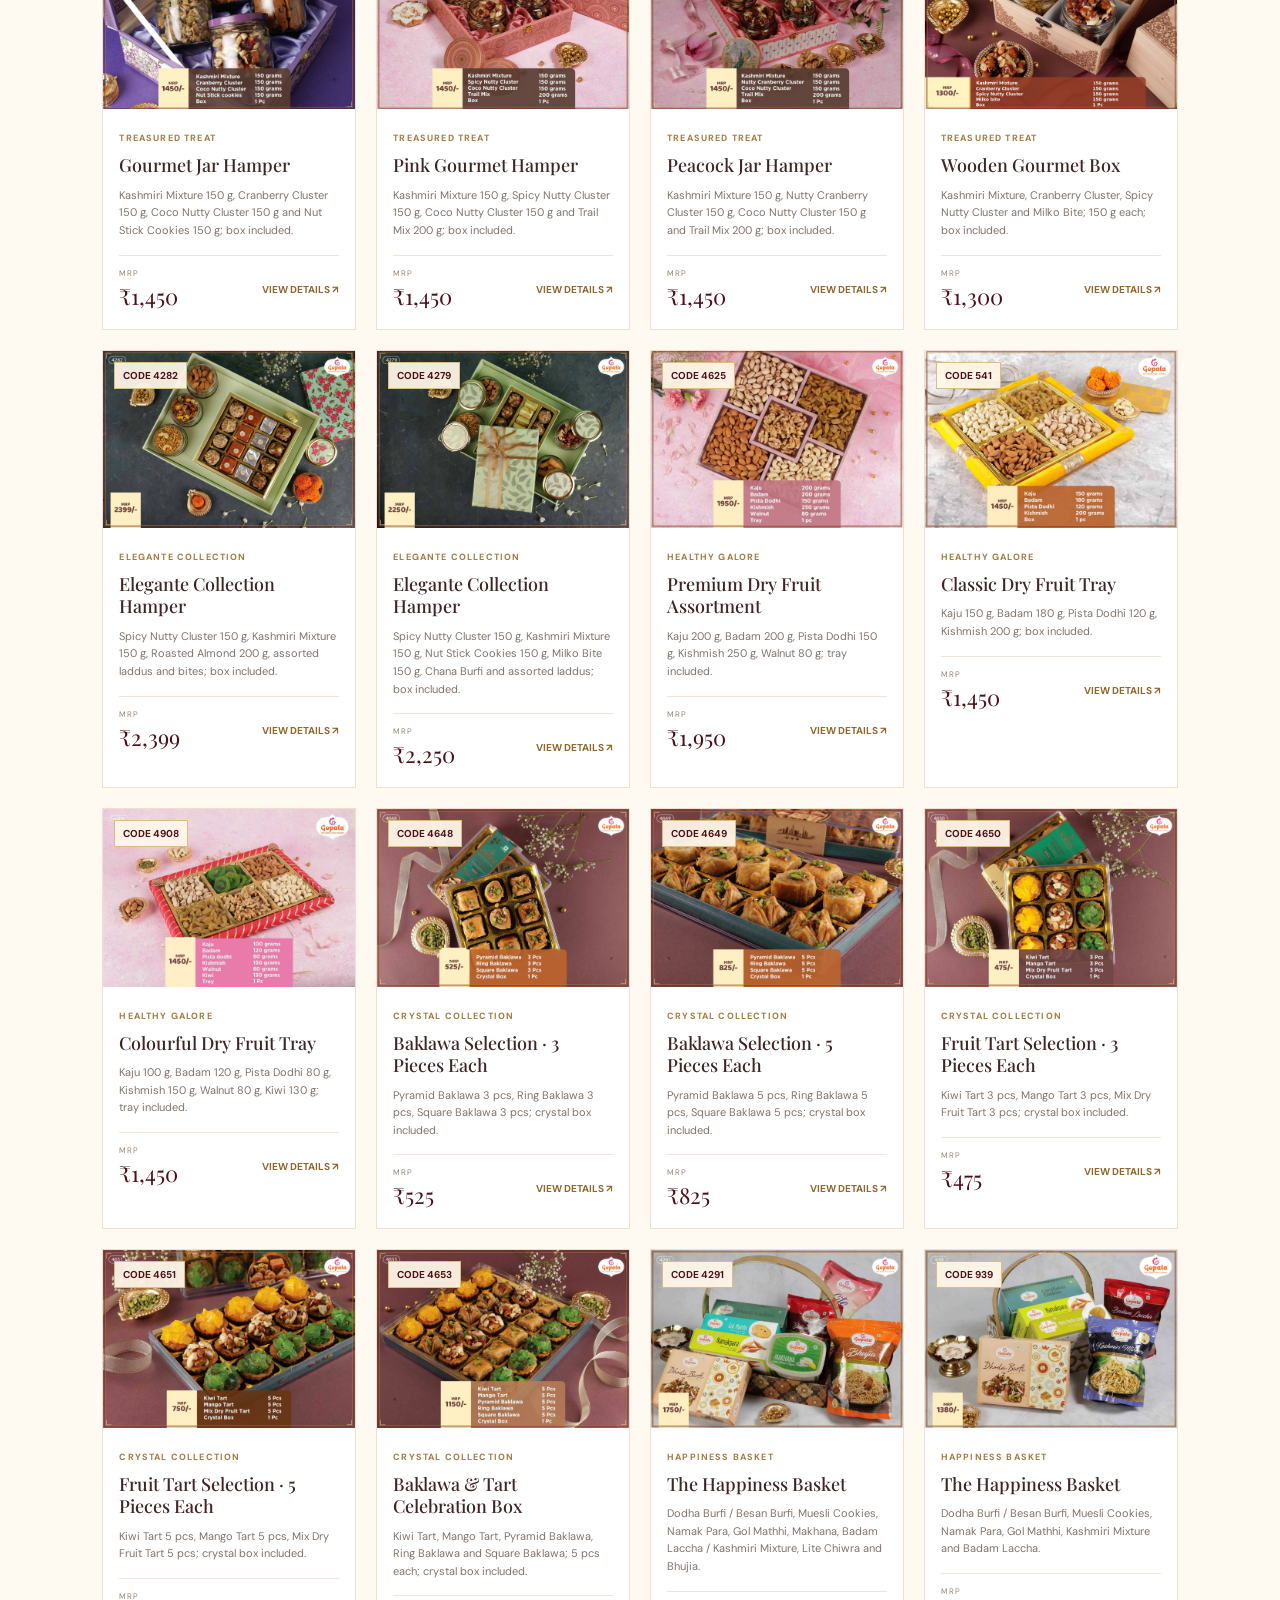
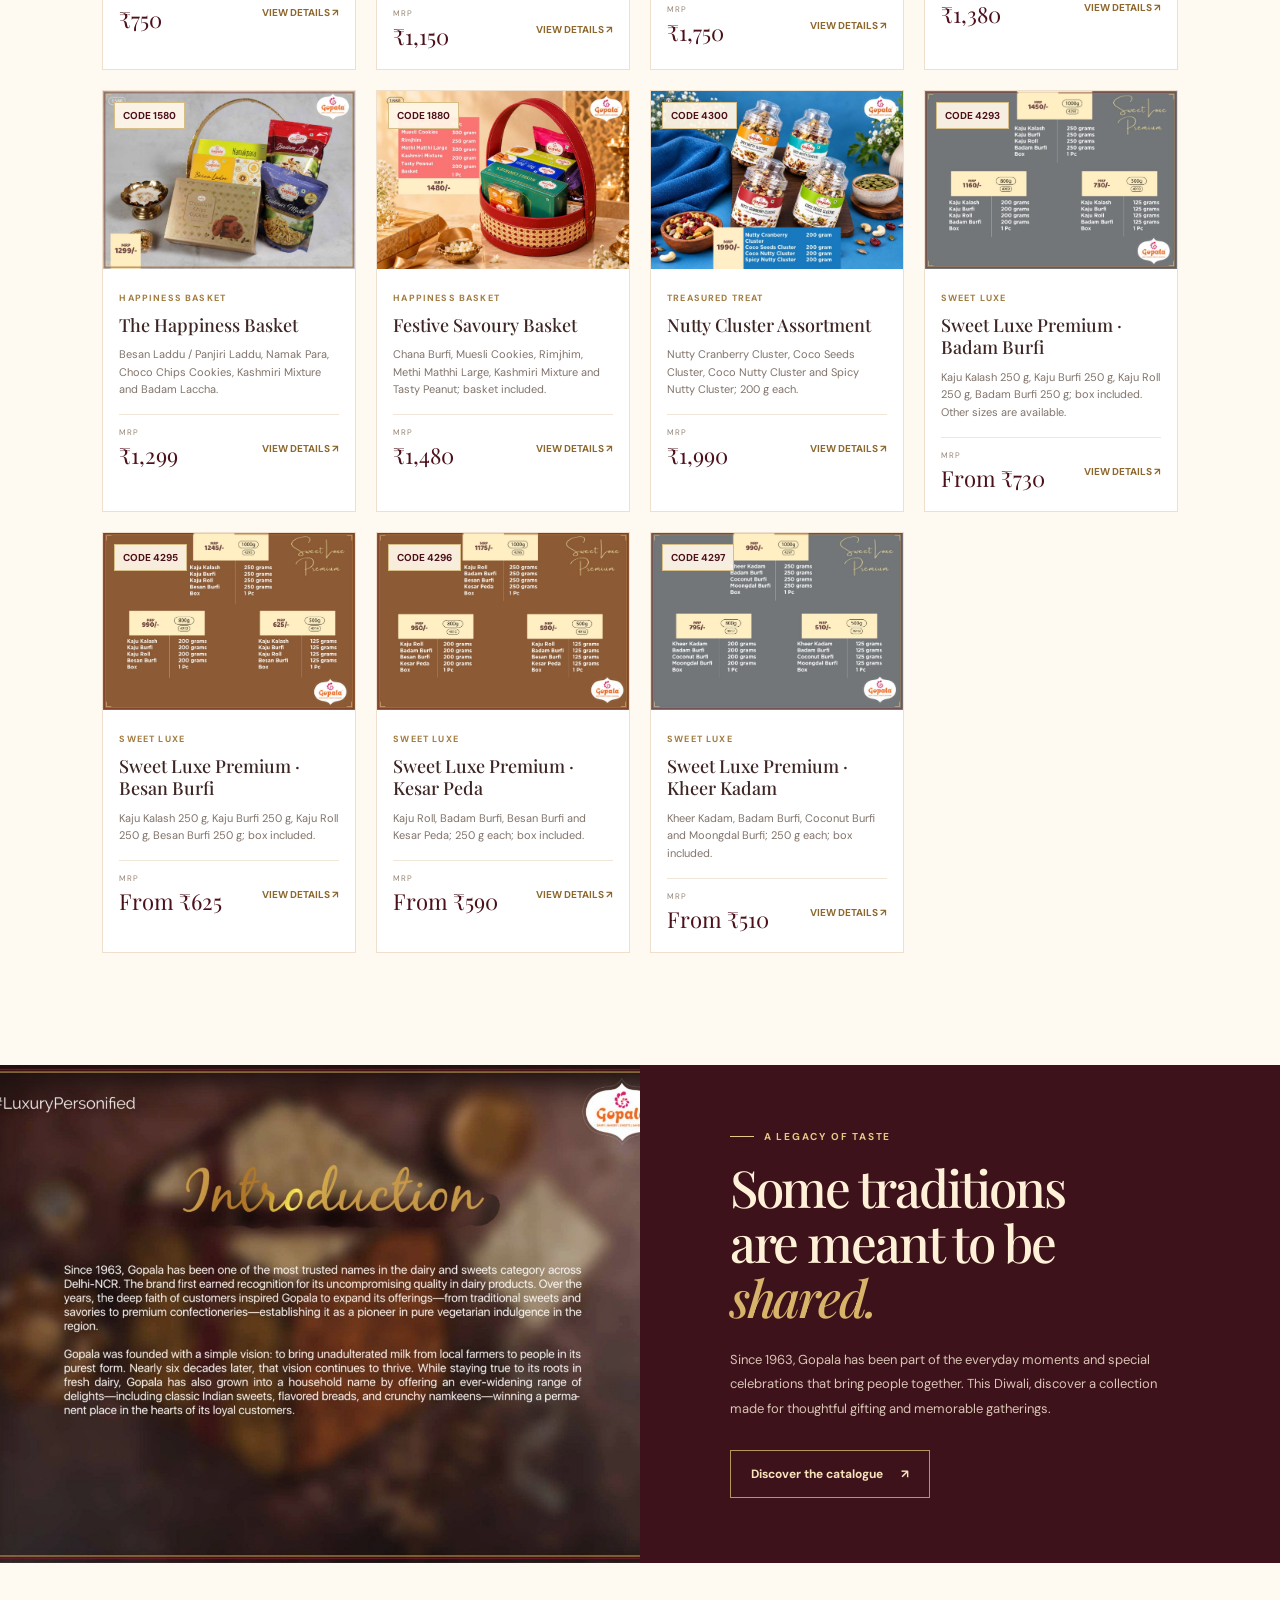
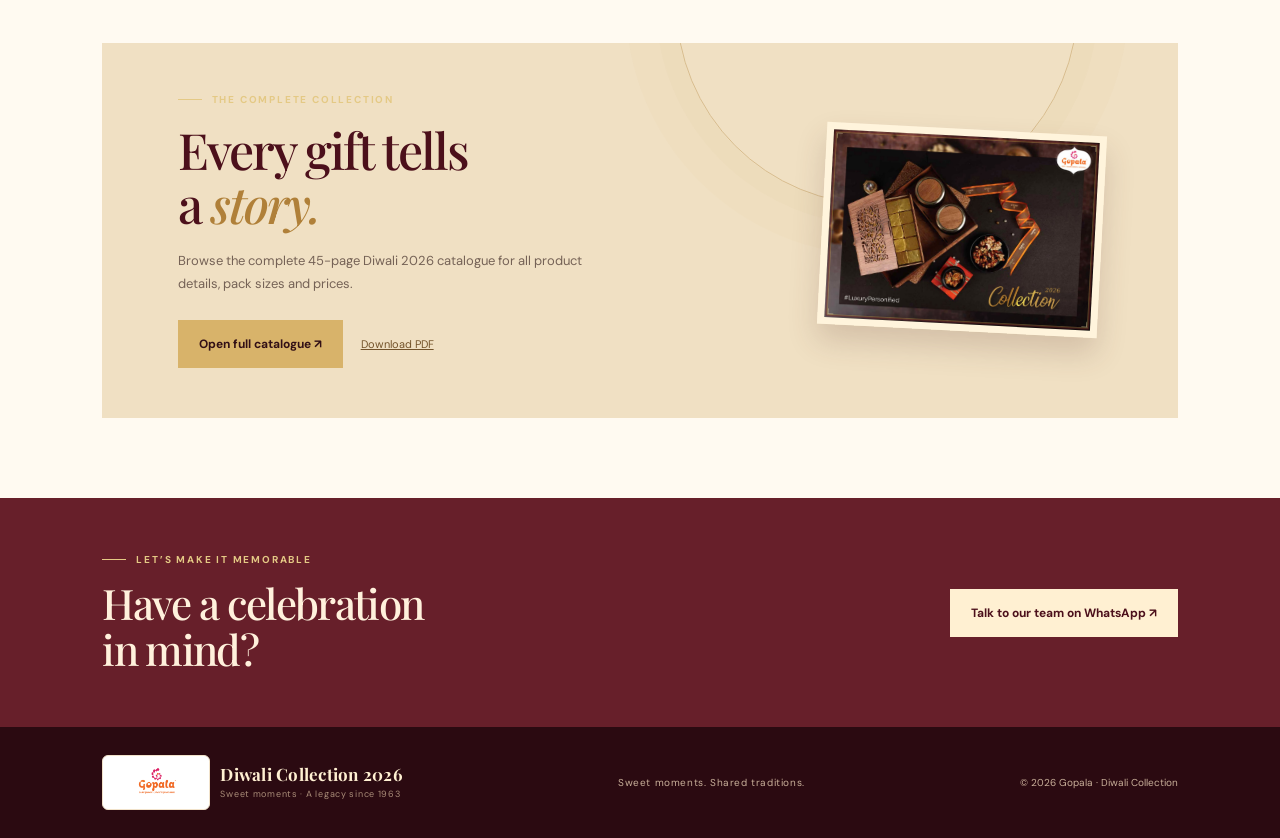
==== commit 1769de2e: "Polish Diwali website with Gopala logo, collection filters and pack-size pricing" ====
--- a/gopala-diwali-2026-website/index.html
+++ b/gopala-diwali-2026-website/index.html
@@ -12,7 +12,7 @@
 <body>
 <div class="topline">A little sweetness. A lot of celebration. <span>Diwali Collection 2026</span></div>
 <header class="nav">
-  <a class="brand" href="#" aria-label="Gopala home"><span class="brand-mark">G</span><span><b>Gopala</b><small>Since 1963 · A legacy of taste</small></span></a>
+  <a class="brand" href="#" aria-label="Gopala home"><img class="brand-logo" src="assets/gopala-logo.png" alt="Gopala Dairy, Bakery, Sweets and Savouries logo"><span><b>Diwali Collection 2026</b><small>Since 1963 · A legacy of taste</small></span></a>
   <nav><a href="#collection">Collection</a><a href="#story">Our story</a><a href="#catalogue">Full catalogue</a></nav>
   <a class="nav-cta" href="https://wa.me/917290031303?text=Hello%20Gopala%2C%20I%27m%20interested%20in%20the%20Diwali%202026%20collection." target="_blank" rel="noopener">Enquire on WhatsApp ↗</a>
   <button class="menu-toggle" aria-label="Open menu" aria-expanded="false">☰</button>
@@ -36,7 +36,7 @@
 <section class="trust-strip"><div><b>01</b><span>Curated for gifting</span></div><div><b>02</b><span>Beautifully presented</span></div><div><b>03</b><span>Made for sharing</span></div><div><b>04</b><span>A legacy since 1963</span></div></section>
 <section id="collection" class="collection section">
   <div class="section-heading"><div><div class="eyebrow dark"><span></span> FIND YOUR FESTIVE FAVOURITE</div><h2>The Diwali <em>edit.</em></h2></div><p>From statement hampers to sweet little gestures, find something for everyone on your list.</p></div>
-  <div class="toolbar"><label class="search"><span>⌕</span><input id="search" type="search" placeholder="Search by name or product code…" aria-label="Search products"></label><div id="filters" class="filters"><button class="filter active" data-category="All">All</button><button class="filter" data-category="Gift Hampers">Gift hampers</button><button class="filter" data-category="Dry Fruits">Dry fruits</button><button class="filter" data-category="Baklawa & Treats">Baklawa & treats</button><button class="filter" data-category="Sweet Boxes">Sweet boxes</button></div></div>
+  <div class="toolbar"><label class="search"><span>⌕</span><input id="search" type="search" placeholder="Search by name or product code…" aria-label="Search products"></label><div id="filters" class="filters"><button class="filter active" data-category="All">All collections</button><button class="filter" data-category="Treasured Treat">Treasured Treat</button><button class="filter" data-category="Elegante Collection">Elegante</button><button class="filter" data-category="Healthy Galore">Healthy Galore</button><button class="filter" data-category="Crystal Collection">Crystal Collection</button><button class="filter" data-category="Happiness Basket">Happiness Basket</button><button class="filter" data-category="Sweet Luxe">Sweet Luxe</button>v></div>
   <div id="product-grid" class="product-grid" aria-live="polite"></div>
   <div id="empty" class="empty" hidden>No products match that search. Try another name or code.</div>
 </section>
@@ -49,7 +49,8 @@
 </section>
 <section class="contact-band"><div><div class="eyebrow"><span></span> LET’S MAKE IT MEMORABLE</div><h2>Have a celebration<br>in mind?</h2></div><a class="button light" href="https://wa.me/917290031303?text=Hello%20Gopala%2C%20please%20help%20me%20with%20Diwali%20gifting." target="_blank" rel="noopener">Talk to our team on WhatsApp ↗</a></section>
 </main>
-<footer><a class="brand footer-brand" href="#"><span class="brand-mark">G</span><span><b>Gopala</b><small>Since 1963 · A legacy of taste</small></span></a><p>Sweet moments. Shared traditions.</p><span>© 2026 Gopala · Diwali Collection</span></footer>
-<div id="modal" class="modal" aria-hidden="true"><div class="modal-backdrop" data-close></div><div class="modal-card" role="dialog" aria-modal="true" aria-labelledby="modal-title"><button class="modal-close" data-close aria-label="Close">×</button><img id="modal-img" alt=""><div class="modal-info"><div class="eyebrow dark" id="modal-category"></div><h2 id="modal-title"></h2><p id="modal-desc"></p><div class="modal-price"><small>MRP</small><b id="modal-price"></b><span id="modal-code"></span></div><a id="modal-whatsapp" class="button gold" target="_blank" rel="noopener">Enquire about this gift ↗</a><a id="modal-page" class="text-link" target="_blank" rel="noopener">View this page in the catalogue ↗</a></div></div></div>
+<footer><a class="brand footer-brand" href="#"><img class="brand-logo" src="assets/gopala-logo.png" alt="Gopala logo"><span><b>Diwali Collection 2026</b><small>Sweet moments · A legacy since 1963</small></span></a><p>Sweet moments. Shared traditions.</p><span>© 2026 Gopala · Diwali Collection</span></footer>
+<a class="whatsapp-float" href="https://wa.me/917290031303?text=Hello%20Gopala%2C%20I%27m%20interested%20in%20the%20Diwali%202026%20gifting%20collection." target="_blank" rel="noopener" aria-label="Chat with Gopala on WhatsApp"><span class="wa-dot"></span><span class="wa-icon">✆</span><span>Chat with us</span><span class="wa-arrow">↗</span></a>
+<div id="modal" class="modal" aria-hidden="true"><div class="modal-backdrop" data-close></div><div class="modal-card" role="dialog" aria-modal="true" aria-labelledby="modal-title"><button class="modal-close" data-close aria-label="Close">×</button><img id="modal-img" alt=""><div class="modal-info"><div class="eyebrow dark" id="modal-category"></div><h2 id="modal-title"></h2><p id="modal-desc"></p><div class="modal-price"><small id="modal-price-label">MRP</small><b id="modal-price"></b><span id="modal-code"></span></div><div id="modal-sizes" class="modal-sizes" hidden aria-label="Prices by pack size"></div><a id="modal-whatsapp" class="button gold" target="_blank" rel="noopener">Enquire about this gift ↗</a><a id="modal-page" class="text-link" target="_blank" rel="noopener">View this page in the catalogue ↗</a></div></div></div>
 <script src="app.js"></script>
 </body></html>
--- a/gopala-diwali-2026-website/styles.css
+++ b/gopala-diwali-2026-website/styles.css
@@ -1 +1,19 @@
-*{box-sizing:border-box} :root{--wine:#4c101b;--wine2:#681f2b;--gold:#d8b36a;--cream:#fff8eb;--ink:#2c2020;--muted:#786e68;--line:#eadcc7}html{scroll-behavior:smooth;scroll-padding-top:90px}body{margin:0;background:#fffaf1;color:var(--ink);font-family:"DM Sans",sans-serif}a{color:inherit;text-decoration:none}.topline{background:#2d0b12;color:#f6e7c8;text-align:center;padding:9px 16px;font-size:11px;letter-spacing:.14em;text-transform:uppercase}.topline span{color:var(--gold);margin-left:12px}.nav{height:82px;display:flex;align-items:center;justify-content:space-between;padding:0 6vw;background:#fffaf1;position:sticky;top:0;z-index:20;border-bottom:1px solid #f0e4d3}.brand{display:flex;align-items:center;gap:10px}.brand-mark{display:grid;place-items:center;width:42px;height:42px;border-radius:50%;background:var(--wine);color:var(--gold);font-family:"Playfair Display",serif;font-size:26px;border:1px solid var(--gold);outline:1px solid var(--wine);outline-offset:3px}.brand b{display:block;font-family:"Playfair Display",serif;font-size:22px;color:var(--wine);line-height:1}.brand small{display:block;font-size:9px;letter-spacing:.08em;color:#88776a;margin-top:5px}.nav nav{display:flex;gap:30px;font-size:13px;color:#5d4c46}.nav nav a:hover,.text-link:hover{color:#a26e22}.nav-cta{font-size:12px;border:1px solid #d5bd91;padding:12px 17px;border-radius:2px;color:var(--wine);font-weight:700}.menu-toggle{display:none;background:none;border:0;font-size:24px;color:var(--wine)}.hero{min-height:590px;background:radial-gradient(ellipse at 80% 48%,#772b32 0,#4c101b 40%,#2a0b12 100%);color:#fff6e6;padding:74px 8vw 45px;display:grid;grid-template-columns:1fr .85fr;align-items:center;position:relative;overflow:hidden}.hero:before{content:"";position:absolute;inset:17px;border:1px solid rgba(216,179,106,.45);pointer-events:none}.hero-copy{position:relative;z-index:2;max-width:600px}.eyebrow{display:flex;align-items:center;gap:10px;font-size:10px;font-weight:700;letter-spacing:.18em;color:#e4c985}.eyebrow span{width:24px;height:1px;background:currentColor;display:inline-block}.eyebrow.dark{color:#8b642e}.hero h1,.section h2,.story h2,.catalogue h2,.contact-band h2{font-family:"Playfair Display",serif;font-size:clamp(44px,5vw,72px);line-height:1.08;font-weight:500;letter-spacing:-.04em;margin:25px 0}.hero h1 em,.section h2 em,.story h2 em,.catalogue h2 em{font-weight:500;color:var(--gold)}.hero-copy>p{color:#e3cfc2;line-height:1.8;max-width:480px;font-size:15px}.hero-actions{display:flex;align-items:center;gap:26px;margin-top:30px}.button{display:inline-flex;align-items:center;justify-content:center;gap:18px;padding:15px 20px;font-size:12px;font-weight:700;transition:transform .2s,background .2s;border:1px solid transparent}.button:hover{transform:translateY(-2px)}.gold{background:var(--gold);color:#321016}.gold:hover{background:#edce8a}.text-link{font-size:12px;font-weight:700;color:#f6e8d1;border-bottom:1px solid #b48b56;padding-bottom:5px}.hero-notes{display:flex;gap:18px;flex-wrap:wrap;color:#d4b99c;font-size:10px;margin-top:44px}.hero-art{position:relative;display:flex;justify-content:center;align-items:center;min-height:400px}.halo{position:absolute;width:min(34vw,390px);aspect-ratio:1;border-radius:50%;border:1px solid rgba(225,189,116,.65);box-shadow:0 0 0 22px rgba(225,189,116,.04),0 0 0 55px rgba(225,189,116,.025)}.hero-image{width:min(29vw,340px);position:relative;transform:rotate(3deg);padding:8px;background:#f6e3b8;box-shadow:0 25px 60px #17070b80}.hero-image img{width:100%;display:block}.floating-tag{position:absolute;bottom:16px;right:0;background:#fff4dc;color:var(--wine);padding:18px 22px;box-shadow:0 12px 30px #18080b55;transform:rotate(-3deg)}.floating-tag span{font-size:8px;letter-spacing:.16em;color:#96703a;display:block;margin-bottom:8px}.floating-tag b{font-family:"Playfair Display",serif;font-size:18px;font-weight:500}.spark{position:absolute;color:var(--gold);font-size:30px}.s1{top:45px;right:12%}.s2{left:9%;bottom:70px}.hero-bottom{grid-column:1/-1;color:#bd9a73;font-size:9px;letter-spacing:.2em;margin-top:38px}.hero-bottom span{padding:0 8px}.trust-strip{display:grid;grid-template-columns:repeat(4,1fr);padding:23px 8vw;background:#f6ead5;border-bottom:1px solid #e9d8bb}.trust-strip div{display:flex;gap:14px;align-items:center;border-right:1px solid #deccb0;padding-left:24px}.trust-strip div:first-child{padding-left:0}.trust-strip div:last-child{border:0}.trust-strip b{font-family:"Playfair Display",serif;color:#b68a43;font-size:24px;font-weight:500}.trust-strip span{font-size:11px;color:#67584b}.section{padding:88px 8vw}.section-heading{display:flex;align-items:end;justify-content:space-between;gap:30px}.section h2,.story h2,.catalogue h2,.contact-band h2{font-size:clamp(40px,4vw,56px);color:var(--wine);margin:17px 0 0}.section h2 em,.story h2 em,.catalogue h2 em{color:#b08039}.section-heading>p{max-width:350px;color:var(--muted);line-height:1.7;font-size:13px;margin-bottom:4px}.toolbar{display:flex;justify-content:space-between;align-items:center;gap:20px;margin:36px 0 24px;flex-wrap:wrap}.search{display:flex;align-items:center;gap:9px;background:white;border:1px solid var(--line);padding:0 14px;width:min(320px,100%);height:44px}.search span{font-size:22px;color:#9e7b49}.search input{border:0;outline:0;width:100%;font:inherit;font-size:12px;background:transparent}.filters{display:flex;gap:7px;flex-wrap:wrap}.filter{border:1px solid #e5d5bc;background:transparent;padding:10px 13px;color:#66554b;font:inherit;font-size:11px;cursor:pointer}.filter.active,.filter:hover{background:var(--wine);border-color:var(--wine);color:#fff4dd}.product-grid{display:grid;grid-template-columns:repeat(4,minmax(0,1fr));gap:20px}.product-card{background:#fff;border:1px solid #eee0cc;min-width:0;transition:transform .25s,box-shadow .25s;cursor:pointer}.product-card:hover{transform:translateY(-5px);box-shadow:0 16px 35px #4c101b12}.product-image{position:relative;background:#eee1ce;overflow:hidden;aspect-ratio:1.42}.product-image img{width:100%;height:100%;object-fit:cover;display:block;transition:transform .5s}.product-card:hover .product-image img{transform:scale(1.035)}.product-code{position:absolute;top:11px;left:11px;background:#fff7e8eF;border:1px solid #d7bd86;color:var(--wine);font-size:10px;font-weight:700;padding:6px 8px}.product-info{padding:16px 16px 18px}.product-category{font-size:9px;text-transform:uppercase;letter-spacing:.13em;color:#a27b40;font-weight:700}.product-info h3{font-family:"Playfair Display",serif;font-weight:500;font-size:18px;line-height:1.25;margin:8px 0 10px;color:#3d2524}.product-info p{font-size:11px;line-height:1.6;color:#80736b;min-height:35px;margin:0 0 15px}.product-bottom{border-top:1px solid #f0e6d8;padding-top:12px;display:flex;align-items:center;justify-content:space-between}.price-label{font-size:8px;letter-spacing:.12em;color:#958475;text-transform:uppercase;display:block;margin-bottom:3px}.price{font-family:"Playfair Display",serif;font-size:22px;color:var(--wine)}.view-link{font-size:10px;color:#8e672d;font-weight:700}.empty{text-align:center;color:var(--muted);padding:50px}.story{display:grid;grid-template-columns:1fr 1fr;background:#3d121a;color:#fff0d5}.story-image{min-height:420px;overflow:hidden}.story-image img{width:100%;height:100%;object-fit:cover;display:block}.story-copy{padding:65px 9vw 65px 7vw;align-self:center}.story h2{color:#fff1d8}.story h2 em{color:var(--gold)}.story-copy p{color:#d9c4b5;font-size:13px;line-height:1.9;margin:22px 0 28px;max-width:450px}.outline{border-color:#b9955c;color:#f7e4bd}.outline:hover{background:#5a2027}.catalogue{padding-top:80px;padding-bottom:80px}.catalogue-panel{background:#f0e0c3;padding:50px 7%;display:grid;grid-template-columns:1fr 280px;align-items:center;gap:40px;position:relative;overflow:hidden}.catalogue-panel:after{content:"";position:absolute;width:400px;height:400px;border:1px solid #d8bd8e;border-radius:50%;right:100px;top:-240px;box-shadow:0 0 0 20px #d8bd8e15,0 0 0 50px #d8bd8e12}.catalogue h2{font-size:50px}.catalogue-panel p{max-width:420px;color:#756256;line-height:1.8;font-size:13px;margin:18px 0 25px}.catalogue-cover{position:relative;z-index:1;box-shadow:0 16px 30px #5b342e30;transform:rotate(3deg);border:7px solid #fff4dc}.catalogue-cover img{width:100%;display:block}.download-link{display:inline-block;margin-left:18px;font-size:11px;color:#73532a;text-decoration:underline}.contact-band{background:#671f2a;color:#fff1dc;padding:55px 8vw;display:flex;align-items:center;justify-content:space-between;gap:30px}.contact-band h2{color:#fff1dc;font-size:42px;margin:15px 0 0}.light{background:#fff0d2;color:var(--wine)}footer{display:flex;align-items:center;justify-content:space-between;gap:20px;padding:28px 8vw;background:#2b0a11;color:#c9b09a;font-size:10px}footer .brand b{color:#fff0d2}footer .brand small{color:#a98c78}footer .brand-mark{background:#5d1a26}footer p{letter-spacing:.06em}.modal{position:fixed;inset:0;z-index:60;display:none;align-items:center;justify-content:center;padding:20px}.modal.open{display:flex}.modal-backdrop{position:absolute;inset:0;background:#1d080ddd;backdrop-filter:blur(5px)}.modal-card{position:relative;z-index:1;background:#fff9ef;max-width:850px;width:100%;max-height:90vh;overflow:auto;display:grid;grid-template-columns:1fr 1fr;box-shadow:0 25px 70px #0005}.modal-card>img{width:100%;height:100%;min-height:360px;object-fit:cover;background:#ead9bd}.modal-info{padding:38px 34px;align-self:center}.modal-close{position:absolute;right:10px;top:7px;z-index:2;border:0;background:#fff5e4;color:var(--wine);font-size:28px;width:36px;height:36px;cursor:pointer}.modal-info h2{font-family:"Playfair Display",serif;font-weight:500;font-size:30px;color:var(--wine);line-height:1.15;margin:12px 0}.modal-info p{font-size:12px;color:#77675b;line-height:1.8}.modal-price{display:flex;align-items:center;gap:13px;margin:22px 0}.modal-price small{font-size:9px;letter-spacing:.12em;color:#8e7763}.modal-price b{font-family:"Playfair Display",serif;font-size:28px;color:var(--wine)}.modal-price span{font-size:10px;color:#9a836c;margin-left:auto}.modal-info .button{width:100%;margin-bottom:15px}.modal-info .text-link{display:inline-block;color:#8b652e}.modal[aria-hidden="true"]{pointer-events:none}@media(max-width:1050px){.product-grid{grid-template-columns:repeat(3,minmax(0,1fr))}.hero{padding-left:6vw;padding-right:6vw}.nav{padding:0 4vw}.nav nav{gap:17px}.nav-cta{font-size:10px}.section{padding-left:6vw;padding-right:6vw}}@media(max-width:760px){.topline{font-size:9px}.nav{height:70px}.nav nav,.nav-cta{display:none}.menu-toggle{display:block}.nav nav.mobile-open{display:flex;position:absolute;top:70px;left:0;right:0;background:#fffaf1;padding:20px 6vw;flex-direction:column;border-bottom:1px solid var(--line)}.hero{grid-template-columns:1fr;padding:54px 8vw 32px}.hero h1{font-size:48px}.hero-art{min-height:340px;margin-top:20px}.hero-image{width:min(58vw,280px)}.halo{width:65vw}.floating-tag{right:0;bottom:8px}.hero-bottom{margin-top:15px}.trust-strip{grid-template-columns:1fr 1fr;gap:18px;padding:22px 8vw}.trust-strip div{padding-left:0;border:0}.section{padding:60px 6vw}.section-heading{display:block}.section-heading>p{margin-top:18px}.toolbar{align-items:stretch}.search{width:100%}.filters{overflow-x:auto;flex-wrap:nowrap;padding-bottom:4px}.filter{white-space:nowrap}.product-grid{grid-template-columns:repeat(2,minmax(0,1fr));gap:12px}.product-info{padding:12px}.product-info h3{font-size:16px}.product-info p{font-size:10px}.price{font-size:19px}.story{grid-template-columns:1fr}.story-image{min-height:250px;max-height:300px}.story-copy{padding:45px 8vw 50px}.catalogue-panel{grid-template-columns:1fr;padding:35px 8vw}.catalogue-cover{width:180px;justify-self:center}.contact-band{padding:42px 8vw;align-items:flex-start;flex-direction:column}.contact-band h2{font-size:36px}footer{flex-wrap:wrap;padding:25px 6vw}footer p{order:3;width:100%;margin:0}.modal-card{grid-template-columns:1fr;max-width:480px}.modal-card>img{height:240px;min-height:0}.modal-info{padding:24px}.modal-info h2{font-size:25px}}@media(max-width:420px){.product-grid{grid-template-columns:1fr 1fr}.product-info h3{font-size:14px}.product-info p{display:none}.product-bottom{margin-top:10px}.hero-actions{align-items:flex-start;flex-direction:column;gap:16px}.hero-notes{gap:10px}.brand b{font-size:20px}}+*{box-sizing:border-box} :root{--wine:#4c101b;--wine2:#681f2b;--gold:#d8b36a;--cream:#fff8eb;--ink:#2c2020;--muted:#786e68;--line:#eadcc7}html{scroll-behavior:smooth;scroll-padding-top:90px}body{margin:0;background:#fffaf1;color:var(--ink);font-family:"DM Sans",sans-serif}a{color:inherit;text-decoration:none}.topline{background:#2d0b12;color:#f6e7c8;text-align:center;padding:9px 16px;font-size:11px;letter-spacing:.14em;text-transform:uppercase}.topline span{color:var(--gold);margin-left:12px}.nav{height:82px;display:flex;align-items:center;justify-content:space-between;padding:0 6vw;background:#fffaf1;position:sticky;top:0;z-index:20;border-bottom:1px solid #f0e4d3}.brand{display:flex;align-items:center;gap:10px}.brand-mark{display:grid;place-items:center;width:42px;height:42px;border-radius:50%;background:var(--wine);color:var(--gold);font-family:"Playfair Display",serif;font-size:26px;border:1px solid var(--gold);outline:1px solid var(--wine);outline-offset:3px}.brand b{display:block;font-family:"Playfair Display",serif;font-size:22px;color:var(--wine);line-height:1}.brand small{display:block;font-size:9px;letter-spacing:.08em;color:#88776a;margin-top:5px}.nav nav{display:flex;gap:30px;font-size:13px;color:#5d4c46}.nav nav a:hover,.text-link:hover{color:#a26e22}.nav-cta{font-size:12px;border:1px solid #d5bd91;padding:12px 17px;border-radius:2px;color:var(--wine);font-weight:700}.menu-toggle{display:none;background:none;border:0;font-size:24px;color:var(--wine)}.hero{min-height:590px;background:radial-gradient(ellipse at 80% 48%,#772b32 0,#4c101b 40%,#2a0b12 100%);color:#fff6e6;padding:74px 8vw 45px;display:grid;grid-template-columns:1fr .85fr;align-items:center;position:relative;overflow:hidden}.hero:before{content:"";position:absolute;inset:17px;border:1px solid rgba(216,179,106,.45);pointer-events:none}.hero-copy{position:relative;z-index:2;max-width:600px}.eyebrow{display:flex;align-items:center;gap:10px;font-size:10px;font-weight:700;letter-spacing:.18em;color:#e4c985}.eyebrow span{width:24px;height:1px;background:currentColor;display:inline-block}.eyebrow.dark{color:#8b642e}.hero h1,.section h2,.story h2,.catalogue h2,.contact-band h2{font-family:"Playfair Display",serif;font-size:clamp(44px,5vw,72px);line-height:1.08;font-weight:500;letter-spacing:-.04em;margin:25px 0}.hero h1 em,.section h2 em,.story h2 em,.catalogue h2 em{font-weight:500;color:var(--gold)}.hero-copy>p{color:#e3cfc2;line-height:1.8;max-width:480px;font-size:15px}.hero-actions{display:flex;align-items:center;gap:26px;margin-top:30px}.button{display:inline-flex;align-items:center;justify-content:center;gap:18px;padding:15px 20px;font-size:12px;font-weight:700;transition:transform .2s,background .2s;border:1px solid transparent}.button:hover{transform:translateY(-2px)}.gold{background:var(--gold);color:#321016}.gold:hover{background:#edce8a}.text-link{font-size:12px;font-weight:700;color:#f6e8d1;border-bottom:1px solid #b48b56;padding-bottom:5px}.hero-notes{display:flex;gap:18px;flex-wrap:wrap;color:#d4b99c;font-size:10px;margin-top:44px}.hero-art{position:relative;display:flex;justify-content:center;align-items:center;min-height:400px}.halo{position:absolute;width:min(34vw,390px);aspect-ratio:1;border-radius:50%;border:1px solid rgba(225,189,116,.65);box-shadow:0 0 0 22px rgba(225,189,116,.04),0 0 0 55px rgba(225,189,116,.025)}.hero-image{width:min(29vw,340px);position:relative;transform:rotate(3deg);padding:8px;background:#f6e3b8;box-shadow:0 25px 60px #17070b80}.hero-image img{width:100%;display:block}.floating-tag{position:absolute;bottom:16px;right:0;background:#fff4dc;color:var(--wine);padding:18px 22px;box-shadow:0 12px 30px #18080b55;transform:rotate(-3deg)}.floating-tag span{font-size:8px;letter-spacing:.16em;color:#96703a;display:block;margin-bottom:8px}.floating-tag b{font-family:"Playfair Display",serif;font-size:18px;font-weight:500}.spark{position:absolute;color:var(--gold);font-size:30px}.s1{top:45px;right:12%}.s2{left:9%;bottom:70px}.hero-bottom{grid-column:1/-1;color:#bd9a73;font-size:9px;letter-spacing:.2em;margin-top:38px}.hero-bottom span{padding:0 8px}.trust-strip{display:grid;grid-template-columns:repeat(4,1fr);padding:23px 8vw;background:#f6ead5;border-bottom:1px solid #e9d8bb}.trust-strip div{display:flex;gap:14px;align-items:center;border-right:1px solid #deccb0;padding-left:24px}.trust-strip div:first-child{padding-left:0}.trust-strip div:last-child{border:0}.trust-strip b{font-family:"Playfair Display",serif;color:#b68a43;font-size:24px;font-weight:500}.trust-strip span{font-size:11px;color:#67584b}.section{padding:88px 8vw}.section-heading{display:flex;align-items:end;justify-content:space-between;gap:30px}.section h2,.story h2,.catalogue h2,.contact-band h2{font-size:clamp(40px,4vw,56px);color:var(--wine);margin:17px 0 0}.section h2 em,.story h2 em,.catalogue h2 em{color:#b08039}.section-heading>p{max-width:350px;color:var(--muted);line-height:1.7;font-size:13px;margin-bottom:4px}.toolbar{display:flex;justify-content:space-between;align-items:center;gap:20px;margin:36px 0 24px;flex-wrap:wrap}.search{display:flex;align-items:center;gap:9px;background:white;border:1px solid var(--line);padding:0 14px;width:min(320px,100%);height:44px}.search span{font-size:22px;color:#9e7b49}.search input{border:0;outline:0;width:100%;font:inherit;font-size:12px;background:transparent}.filters{display:flex;gap:7px;flex-wrap:wrap}.filter{border:1px solid #e5d5bc;background:transparent;padding:10px 13px;color:#66554b;font:inherit;font-size:11px;cursor:pointer}.filter.active,.filter:hover{background:var(--wine);border-color:var(--wine);color:#fff4dd}.product-grid{display:grid;grid-template-columns:repeat(4,minmax(0,1fr));gap:20px}.product-card{background:#fff;border:1px solid #eee0cc;min-width:0;transition:transform .25s,box-shadow .25s;cursor:pointer}.product-card:hover{transform:translateY(-5px);box-shadow:0 16px 35px #4c101b12}.product-image{position:relative;background:#eee1ce;overflow:hidden;aspect-ratio:1.42}.product-image img{width:100%;height:100%;object-fit:cover;display:block;transition:transform .5s}.product-card:hover .product-image img{transform:scale(1.035)}.product-code{position:absolute;top:11px;left:11px;background:#fff7e8eF;border:1px solid #d7bd86;color:var(--wine);font-size:10px;font-weight:700;padding:6px 8px}.product-info{padding:16px 16px 18px}.product-category{font-size:9px;text-transform:uppercase;letter-spacing:.13em;color:#a27b40;font-weight:700}.product-info h3{font-family:"Playfair Display",serif;font-weight:500;font-size:18px;line-height:1.25;margin:8px 0 10px;color:#3d2524}.product-info p{font-size:11px;line-height:1.6;color:#80736b;min-height:35px;margin:0 0 15px}.product-bottom{border-top:1px solid #f0e6d8;padding-top:12px;display:flex;align-items:center;justify-content:space-between}.price-label{font-size:8px;letter-spacing:.12em;color:#958475;text-transform:uppercase;display:block;margin-bottom:3px}.price{font-family:"Playfair Display",serif;font-size:22px;color:var(--wine)}.view-link{font-size:10px;color:#8e672d;font-weight:700}.empty{text-align:center;color:var(--muted);padding:50px}.story{display:grid;grid-template-columns:1fr 1fr;background:#3d121a;color:#fff0d5}.story-image{min-height:420px;overflow:hidden}.story-image img{width:100%;height:100%;object-fit:cover;display:block}.story-copy{padding:65px 9vw 65px 7vw;align-self:center}.story h2{color:#fff1d8}.story h2 em{color:var(--gold)}.story-copy p{color:#d9c4b5;font-size:13px;line-height:1.9;margin:22px 0 28px;max-width:450px}.outline{border-color:#b9955c;color:#f7e4bd}.outline:hover{background:#5a2027}.catalogue{padding-top:80px;padding-bottom:80px}.catalogue-panel{background:#f0e0c3;padding:50px 7%;display:grid;grid-template-columns:1fr 280px;align-items:center;gap:40px;position:relative;overflow:hidden}.catalogue-panel:after{content:"";position:absolute;width:400px;height:400px;border:1px solid #d8bd8e;border-radius:50%;right:100px;top:-240px;box-shadow:0 0 0 20px #d8bd8e15,0 0 0 50px #d8bd8e12}.catalogue h2{font-size:50px}.catalogue-panel p{max-width:420px;color:#756256;line-height:1.8;font-size:13px;margin:18px 0 25px}.catalogue-cover{position:relative;z-index:1;box-shadow:0 16px 30px #5b342e30;transform:rotate(3deg);border:7px solid #fff4dc}.catalogue-cover img{width:100%;display:block}.download-link{display:inline-block;margin-left:18px;font-size:11px;color:#73532a;text-decoration:underline}.contact-band{background:#671f2a;color:#fff1dc;padding:55px 8vw;display:flex;align-items:center;justify-content:space-between;gap:30px}.contact-band h2{color:#fff1dc;font-size:42px;margin:15px 0 0}.light{background:#fff0d2;color:var(--wine)}footer{display:flex;align-items:center;justify-content:space-between;gap:20px;padding:28px 8vw;background:#2b0a11;color:#c9b09a;font-size:10px}footer .brand b{color:#fff0d2}footer .brand small{color:#a98c78}footer .brand-mark{background:#5d1a26}footer p{letter-spacing:.06em}.modal{position:fixed;inset:0;z-index:60;display:none;align-items:center;justify-content:center;padding:20px}.modal.open{display:flex}.modal-backdrop{position:absolute;inset:0;background:#1d080ddd;backdrop-filter:blur(5px)}.modal-card{position:relative;z-index:1;background:#fff9ef;max-width:850px;width:100%;max-height:90vh;overflow:auto;display:grid;grid-template-columns:1fr 1fr;box-shadow:0 25px 70px #0005}.modal-card>img{width:100%;height:100%;min-height:360px;object-fit:cover;background:#ead9bd}.modal-info{padding:38px 34px;align-self:center}.modal-close{position:absolute;right:10px;top:7px;z-index:2;border:0;background:#fff5e4;color:var(--wine);font-size:28px;width:36px;height:36px;cursor:pointer}.modal-info h2{font-family:"Playfair Display",serif;font-weight:500;font-size:30px;color:var(--wine);line-height:1.15;margin:12px 0}.modal-info p{font-size:12px;color:#77675b;line-height:1.8}.modal-price{display:flex;align-items:center;gap:13px;margin:22px 0}.modal-price small{font-size:9px;letter-spacing:.12em;color:#8e7763}.modal-price b{font-family:"Playfair Display",serif;font-size:28px;color:var(--wine)}.modal-price span{font-size:10px;color:#9a836c;margin-left:auto}.modal-info .button{width:100%;margin-bottom:15px}.modal-info .text-link{display:inline-block;color:#8b652e}.modal[aria-hidden="true"]{pointer-events:none}@media(max-width:1050px){.product-grid{grid-template-columns:repeat(3,minmax(0,1fr))}.hero{padding-left:6vw;padding-right:6vw}.nav{padding:0 4vw}.nav nav{gap:17px}.nav-cta{font-size:10px}.section{padding-left:6vw;padding-right:6vw}}@media(max-width:760px){.topline{font-size:9px}.nav{height:70px}.nav nav,.nav-cta{display:none}.menu-toggle{display:block}.nav nav.mobile-open{display:flex;position:absolute;top:70px;left:0;right:0;background:#fffaf1;padding:20px 6vw;flex-direction:column;border-bottom:1px solid var(--line)}.hero{grid-template-columns:1fr;padding:54px 8vw 32px}.hero h1{font-size:48px}.hero-art{min-height:340px;margin-top:20px}.hero-image{width:min(58vw,280px)}.halo{width:65vw}.floating-tag{right:0;bottom:8px}.hero-bottom{margin-top:15px}.trust-strip{grid-template-columns:1fr 1fr;gap:18px;padding:22px 8vw}.trust-strip div{padding-left:0;border:0}.section{padding:60px 6vw}.section-heading{display:block}.section-heading>p{margin-top:18px}.toolbar{align-items:stretch}.search{width:100%}.filters{overflow-x:auto;flex-wrap:nowrap;padding-bottom:4px}.filter{white-space:nowrap}.product-grid{grid-template-columns:repeat(2,minmax(0,1fr));gap:12px}.product-info{padding:12px}.product-info h3{font-size:16px}.product-info p{font-size:10px}.price{font-size:19px}.story{grid-template-columns:1fr}.story-image{min-height:250px;max-height:300px}.story-copy{padding:45px 8vw 50px}.catalogue-panel{grid-template-columns:1fr;padding:35px 8vw}.catalogue-cover{width:180px;justify-self:center}.contact-band{padding:42px 8vw;align-items:flex-start;flex-direction:column}.contact-band h2{font-size:36px}footer{flex-wrap:wrap;padding:25px 6vw}footer p{order:3;width:100%;margin:0}.modal-card{grid-template-columns:1fr;max-width:480px}.modal-card>img{height:240px;min-height:0}.modal-info{padding:24px}.modal-info h2{font-size:25px}}@media(max-width:420px){.product-grid{grid-template-columns:1fr 1fr}.product-info h3{font-size:14px}.product-info p{display:none}.product-bottom{margin-top:10px}.hero-actions{align-items:flex-start;flex-direction:column;gap:16px}.hero-notes{gap:10px}.brand b{font-size:20px}}
+
+/* Brand identity, collection navigation, and always-visible WhatsApp contact */
+.brand-logo{display:block;width:112px;height:58px;object-fit:contain;flex-shrink:0;background:#fff;padding:3px 6px;border:1px solid #f1e2ca;border-radius:6px}
+.brand b{font-size:17px;letter-spacing:.015em}
+.brand small{font-size:9px}
+.footer-brand .brand-logo{width:108px;height:55px}
+.modal-sizes{margin:-7px 0 22px;background:#fff0d0;border:1px solid #e4c990;padding:13px 15px}
+.modal-sizes[hidden]{display:none!important}
+.modal-sizes-title{font-size:10px;letter-spacing:.12em;text-transform:uppercase;font-weight:800;color:#946b2b;margin-bottom:7px}
+.modal-size-row{display:flex;align-items:center;justify-content:space-between;gap:12px;border-top:1px solid #e8d5ab;padding:9px 0;font-size:12px;color:#604b3b}
+.modal-size-row strong{white-space:nowrap;color:#4c101b;font-size:14px}
+.whatsapp-float{position:fixed;right:20px;bottom:20px;z-index:90;display:flex;align-items:center;gap:9px;padding:13px 17px;border-radius:999px;border:2px solid #fff;background:#16864a;color:#fff;box-shadow:0 10px 28px #123c2460;font-size:12px;font-weight:800;letter-spacing:.015em;transition:transform .2s,box-shadow .2s}
+.whatsapp-float:hover{transform:translateY(-3px);box-shadow:0 14px 34px #123c2480}
+.wa-icon{font-size:18px;line-height:1}
+.wa-dot{width:7px;height:7px;border-radius:50%;background:#c9ff91;box-shadow:0 0 0 4px #ffffff22;animation:waPulse 1.9s infinite}
+.wa-arrow{font-size:13px;opacity:.9}
+@keyframes waPulse{0%,100%{box-shadow:0 0 0 4px #ffffff22}50%{box-shadow:0 0 0 7px #ffffff0b}}
+@media(max-width:760px){.brand-logo{width:94px;height:51px}.whatsapp-float{right:12px;bottom:12px;padding:12px 15px;gap:7px}.modal-sizes{padding:10px 11px}}
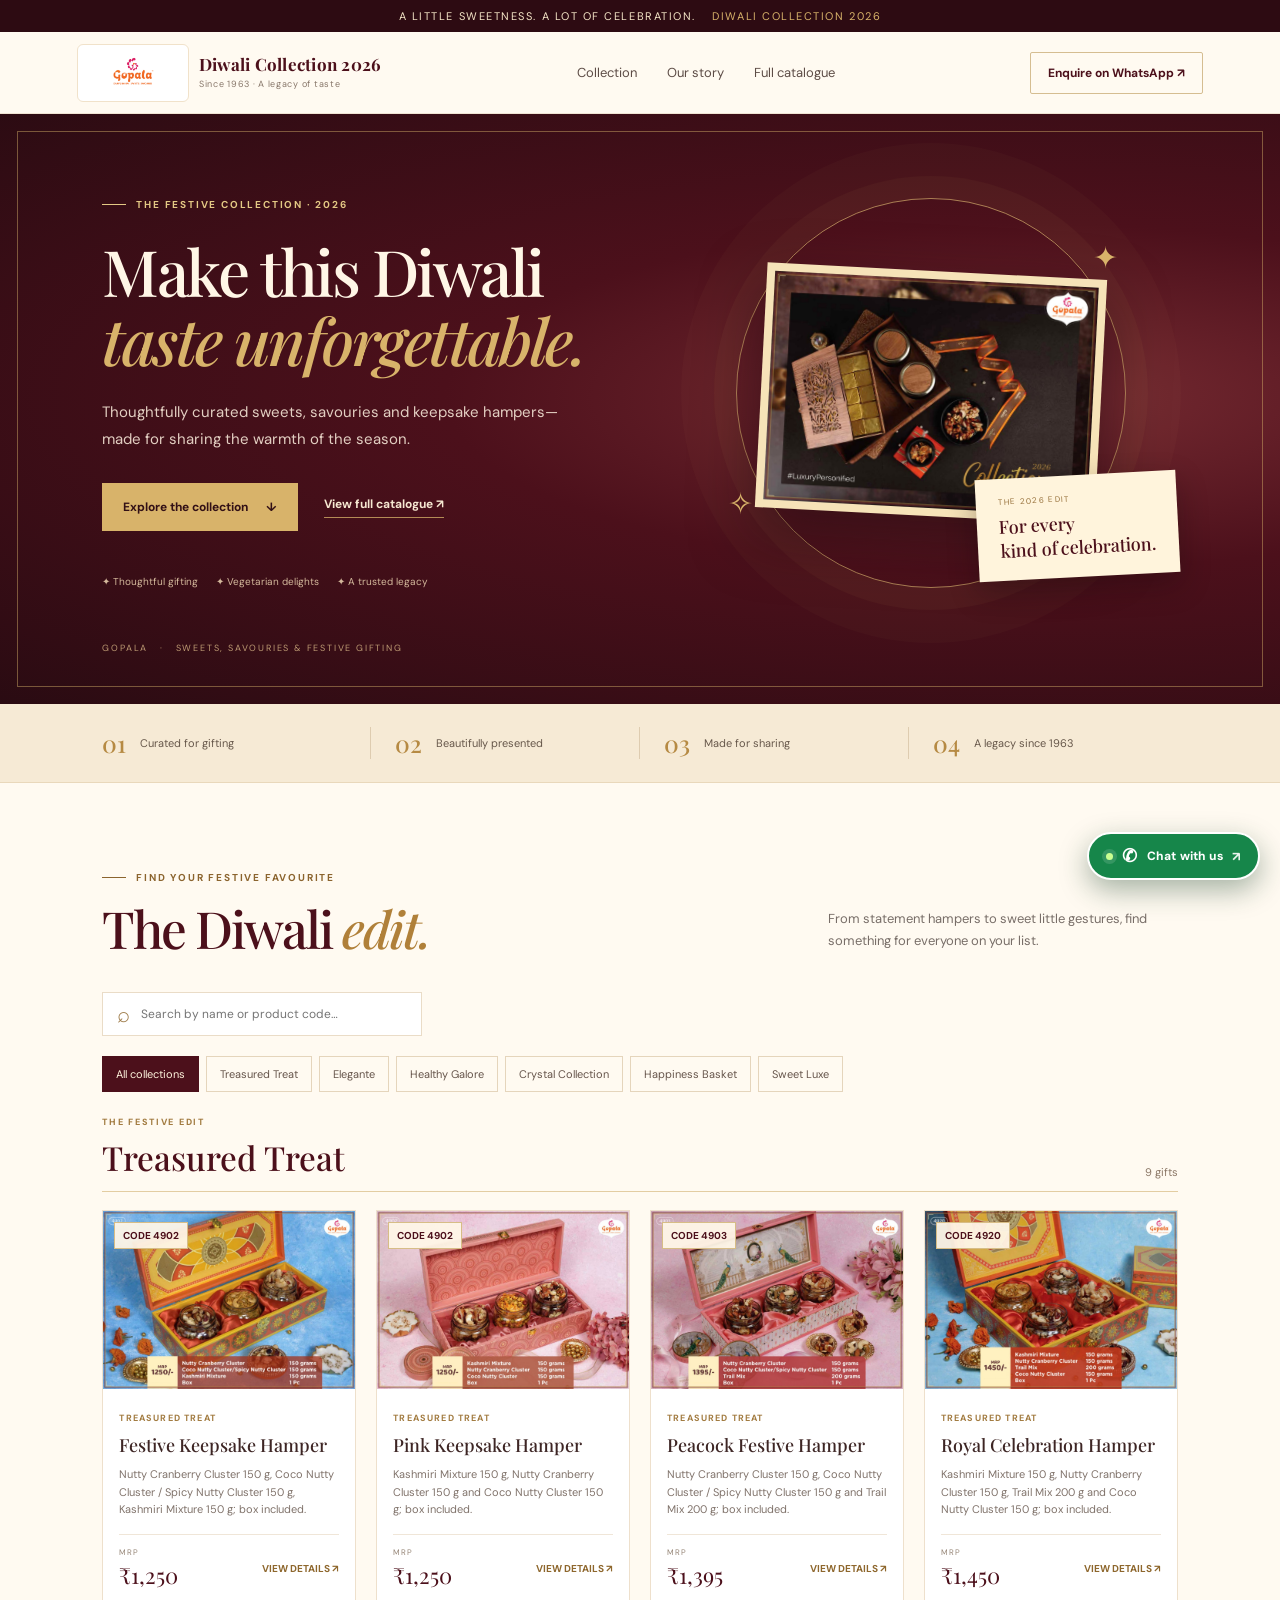
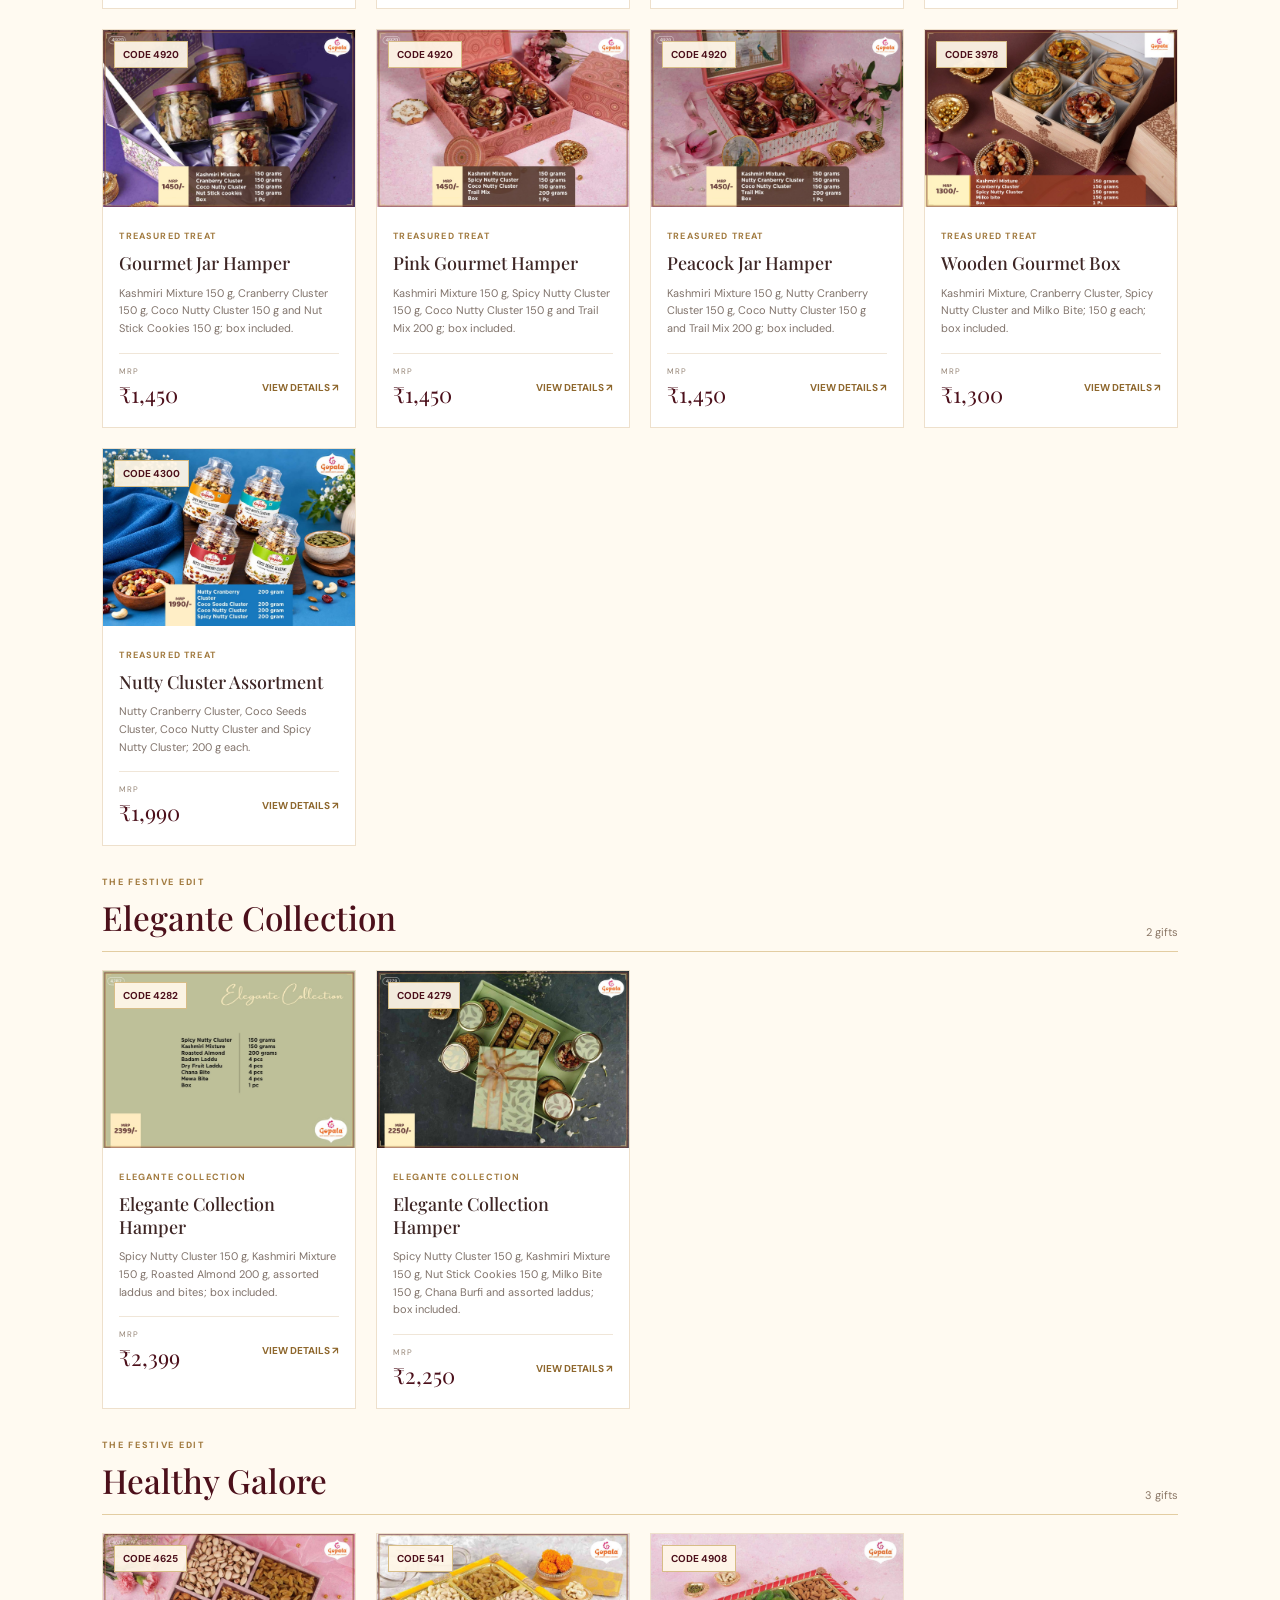
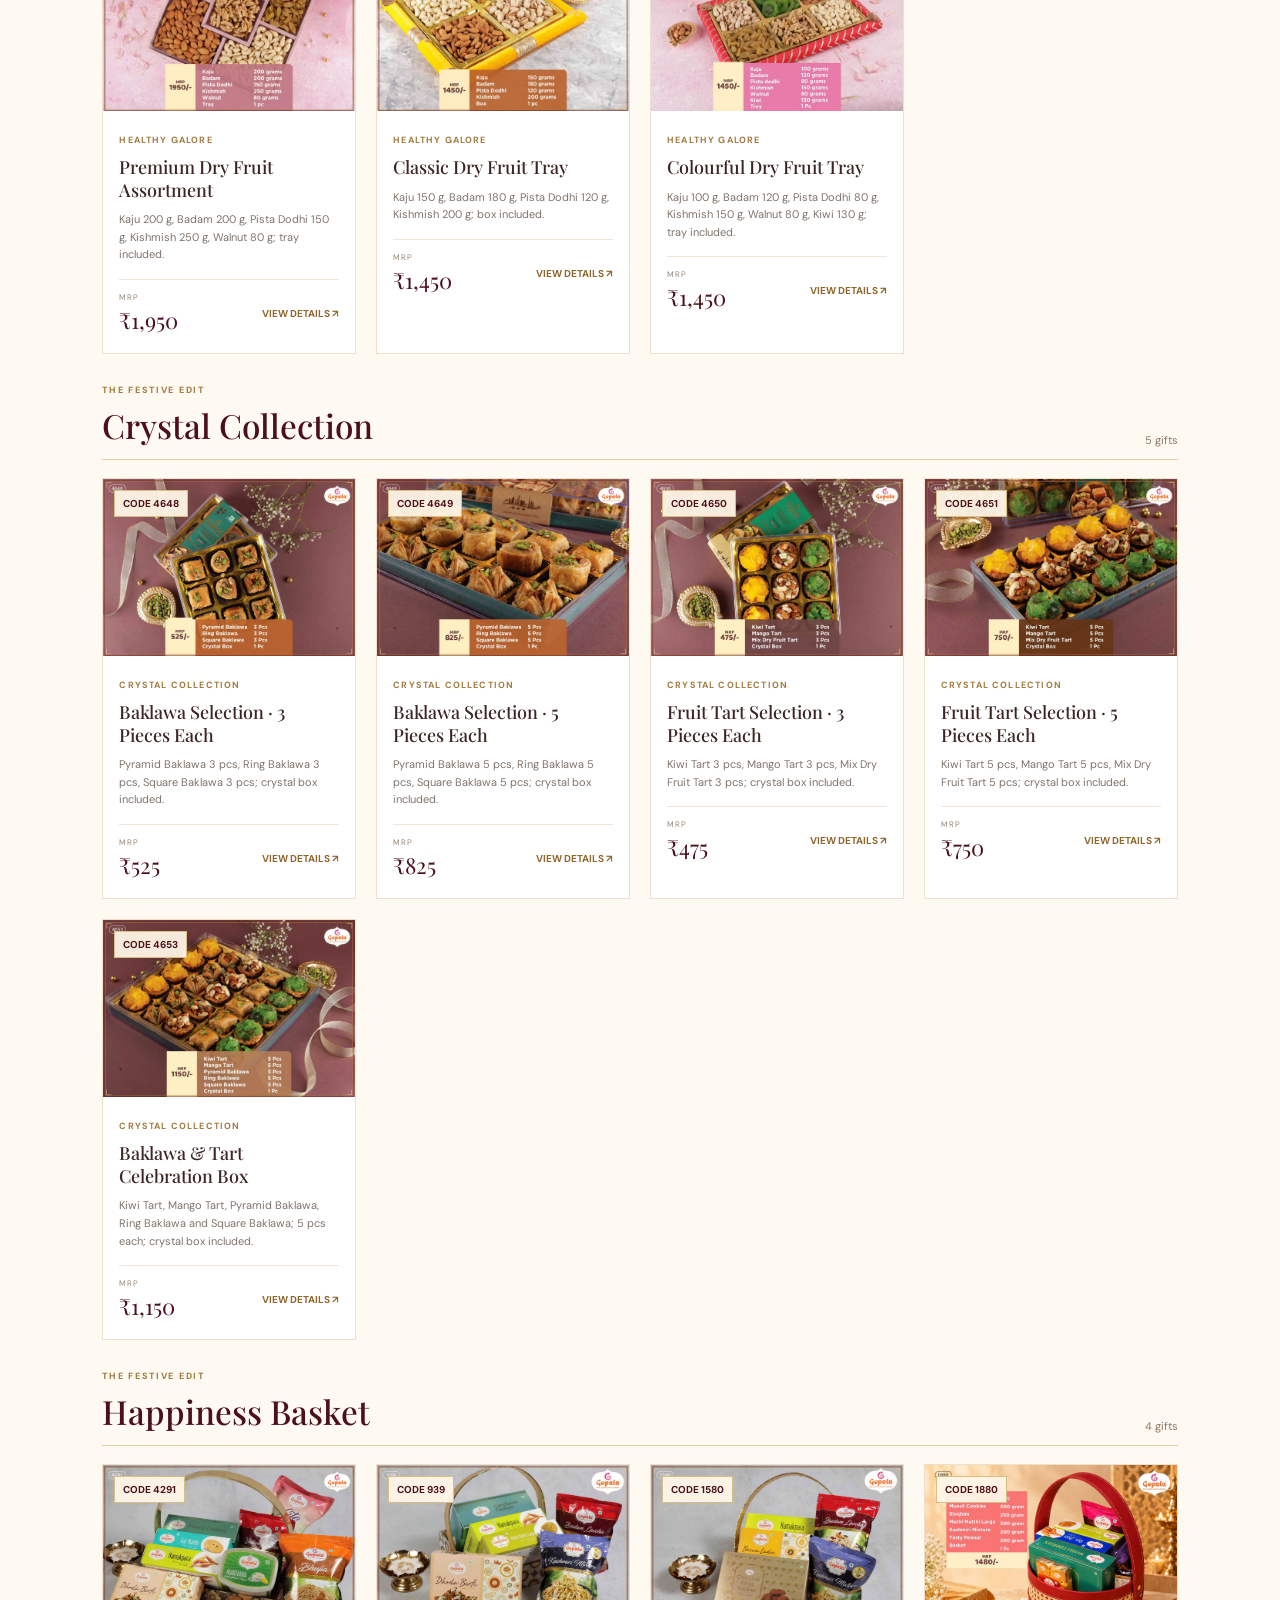
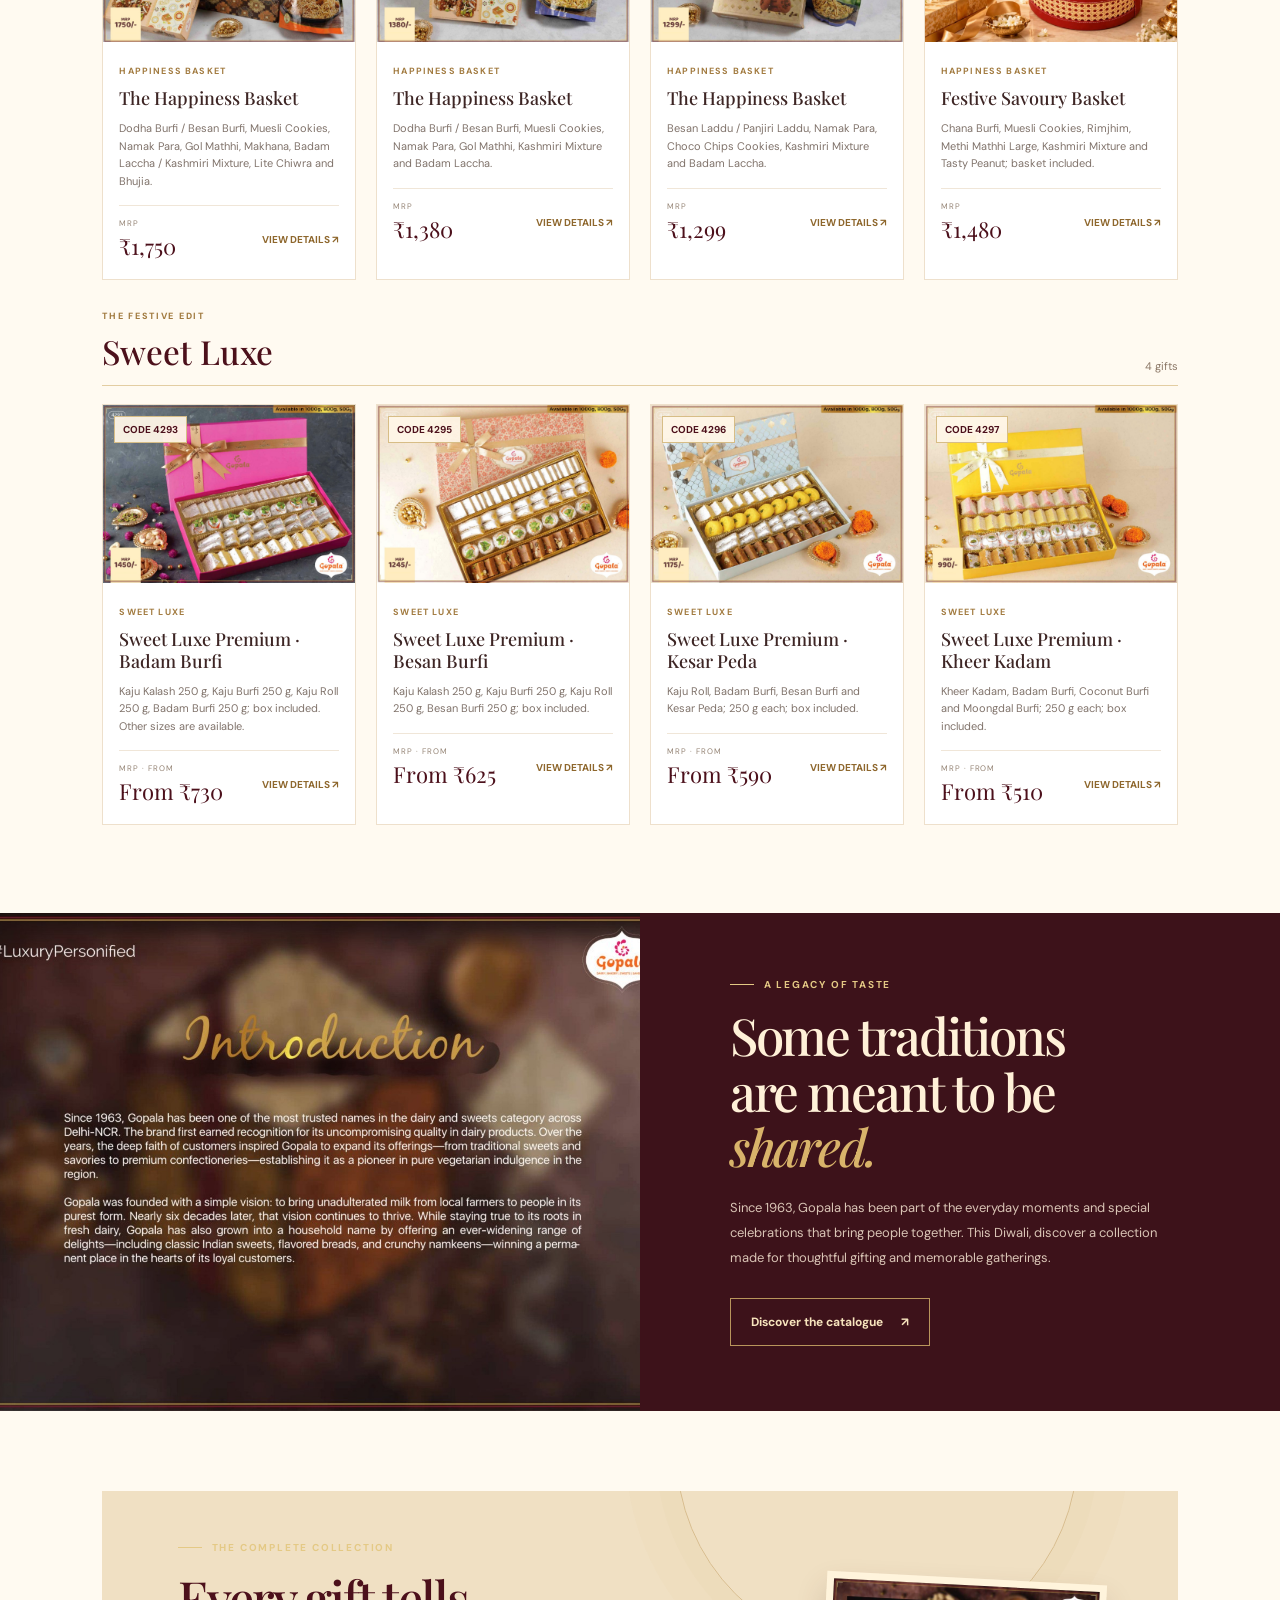
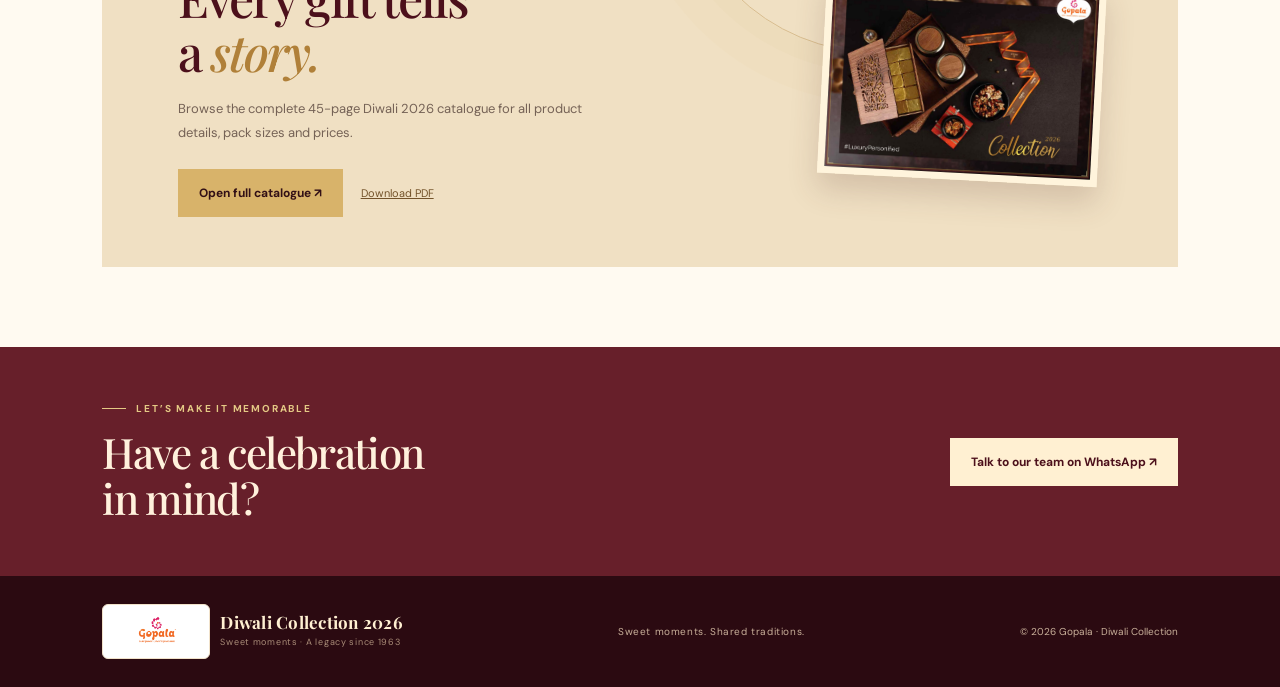
==== commit 87ea9b8c: "Fix product rendering and collection filters" ====
--- a/gopala-diwali-2026-website/index.html
+++ b/gopala-diwali-2026-website/index.html
@@ -36,7 +36,7 @@
 <section class="trust-strip"><div><b>01</b><span>Curated for gifting</span></div><div><b>02</b><span>Beautifully presented</span></div><div><b>03</b><span>Made for sharing</span></div><div><b>04</b><span>A legacy since 1963</span></div></section>
 <section id="collection" class="collection section">
   <div class="section-heading"><div><div class="eyebrow dark"><span></span> FIND YOUR FESTIVE FAVOURITE</div><h2>The Diwali <em>edit.</em></h2></div><p>From statement hampers to sweet little gestures, find something for everyone on your list.</p></div>
-  <div class="toolbar"><label class="search"><span>⌕</span><input id="search" type="search" placeholder="Search by name or product code…" aria-label="Search products"></label><div id="filters" class="filters"><button class="filter active" data-category="All">All collections</button><button class="filter" data-category="Treasured Treat">Treasured Treat</button><button class="filter" data-category="Elegante Collection">Elegante</button><button class="filter" data-category="Healthy Galore">Healthy Galore</button><button class="filter" data-category="Crystal Collection">Crystal Collection</button><button class="filter" data-category="Happiness Basket">Happiness Basket</button><button class="filter" data-category="Sweet Luxe">Sweet Luxe</button>v></div>
+  <div class="toolbar"><label class="search"><span>⌕</span><input id="search" type="search" placeholder="Search by name or product code…" aria-label="Search products"></label><div id="filters" class="filters"><button class="filter active" data-category="All">All collections</button><button class="filter" data-category="Treasured Treat">Treasured Treat</button><button class="filter" data-category="Elegante Collection">Elegante</button><button class="filter" data-category="Healthy Galore">Healthy Galore</button><button class="filter" data-category="Crystal Collection">Crystal Collection</button><button class="filter" data-category="Happiness Basket">Happiness Basket</button><button class="filter" data-category="Sweet Luxe">Sweet Luxe</button></div></div>
   <div id="product-grid" class="product-grid" aria-live="polite"></div>
   <div id="empty" class="empty" hidden>No products match that search. Try another name or code.</div>
 </section>
--- a/gopala-diwali-2026-website/styles.css
+++ b/gopala-diwali-2026-website/styles.css
@@ -17,3 +17,16 @@
 .wa-arrow{font-size:13px;opacity:.9}
 @keyframes waPulse{0%,100%{box-shadow:0 0 0 4px #ffffff22}50%{box-shadow:0 0 0 7px #ffffff0b}}
 @media(max-width:760px){.brand-logo{width:94px;height:51px}.whatsapp-float{right:12px;bottom:12px;padding:12px 15px;gap:7px}.modal-sizes{padding:10px 11px}}
+
+/* Clear section groupings when the complete collection is visible */
+#product-grid{display:block}
+.collection-group{margin-top:30px}
+.collection-group:first-child{margin-top:0}
+.collection-group-heading{display:flex;align-items:end;justify-content:space-between;gap:16px;border-bottom:1px solid #e3cda2;padding:0 0 12px;margin-bottom:18px}
+.collection-overline{display:block;font-size:9px;letter-spacing:.19em;color:#a27b40;font-weight:800;margin-bottom:7px}
+.collection-group-heading h3{margin:0;font-family:"Playfair Display",serif;font-size:clamp(24px,2.6vw,34px);font-weight:500;color:#4c101b}
+.collection-count{font-size:11px;color:#8b7766;white-space:nowrap}
+.collection-products{display:grid;grid-template-columns:repeat(4,minmax(0,1fr));gap:20px}
+@media(max-width:1050px){.collection-products{grid-template-columns:repeat(3,minmax(0,1fr))}}
+@media(max-width:760px){.collection-products{grid-template-columns:repeat(2,minmax(0,1fr));gap:12px}.collection-group-heading{align-items:center}}
+@media(max-width:420px){.collection-products{grid-template-columns:1fr}}
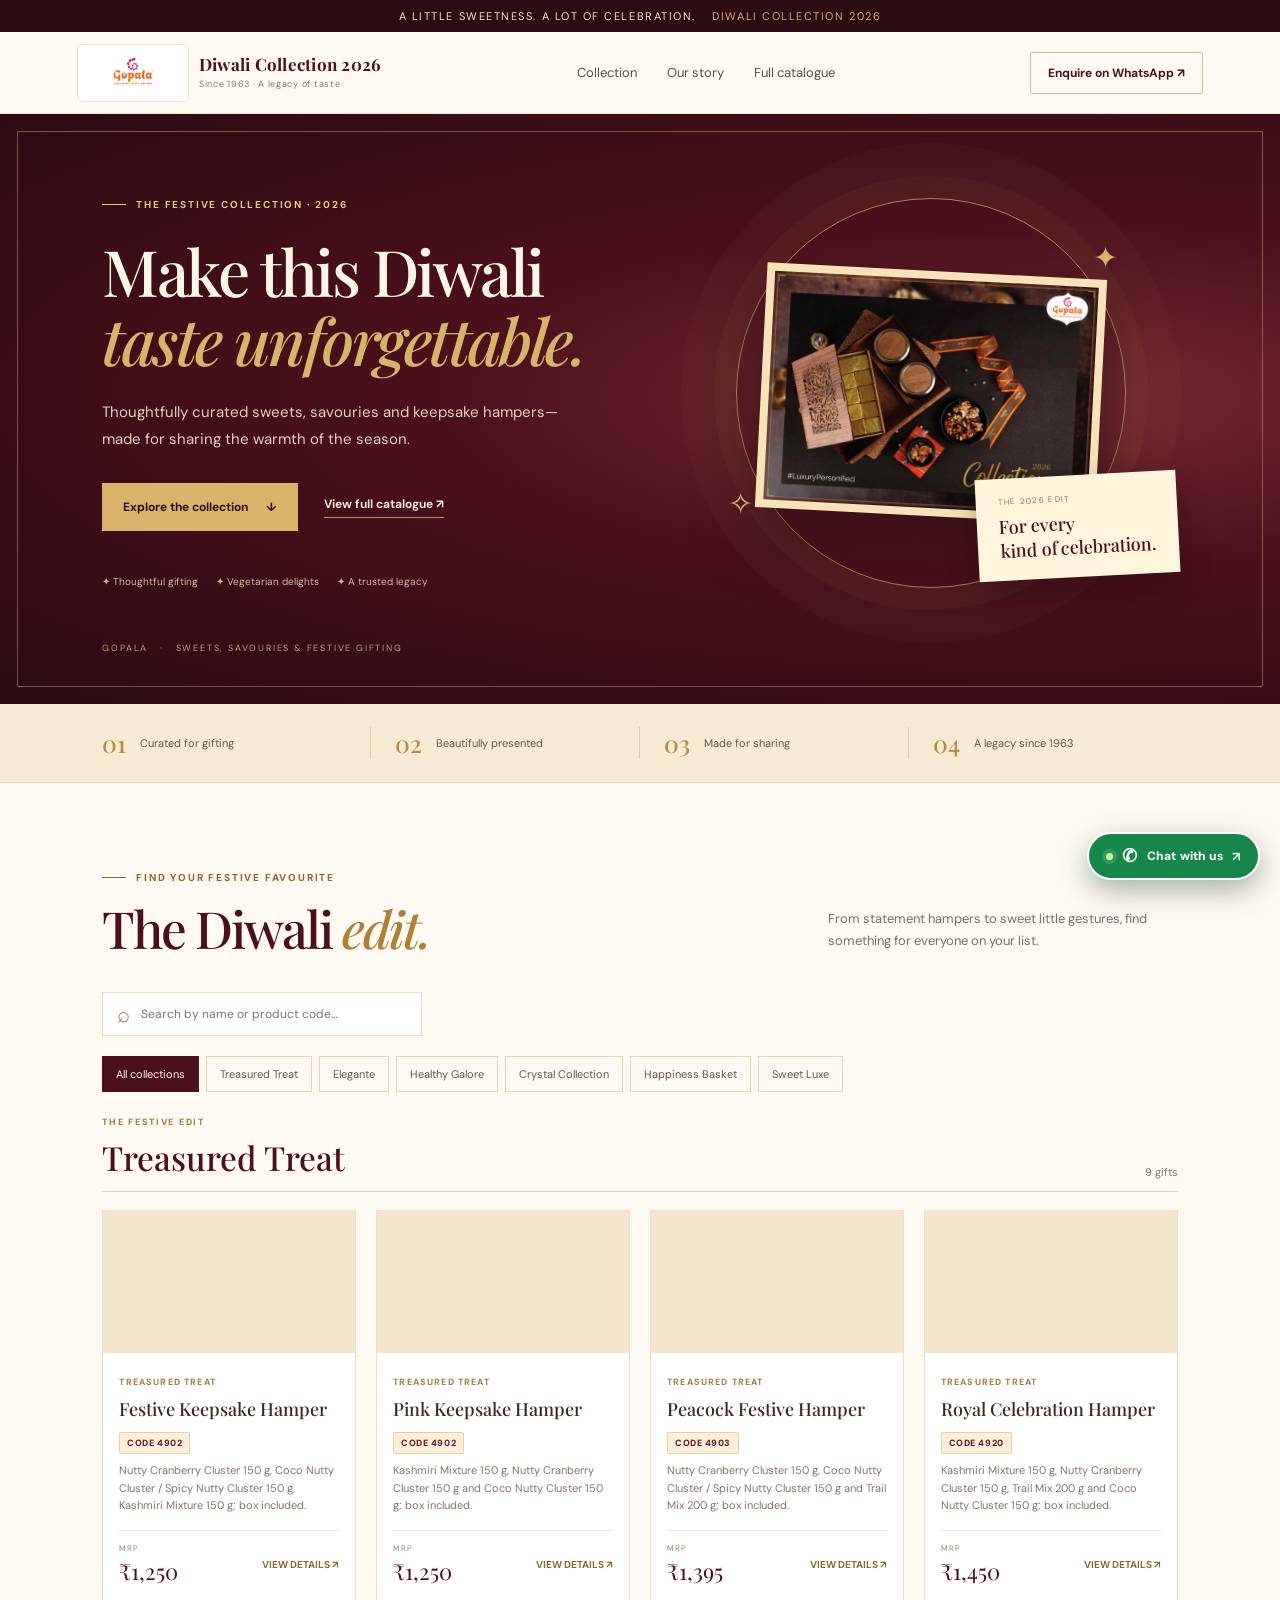
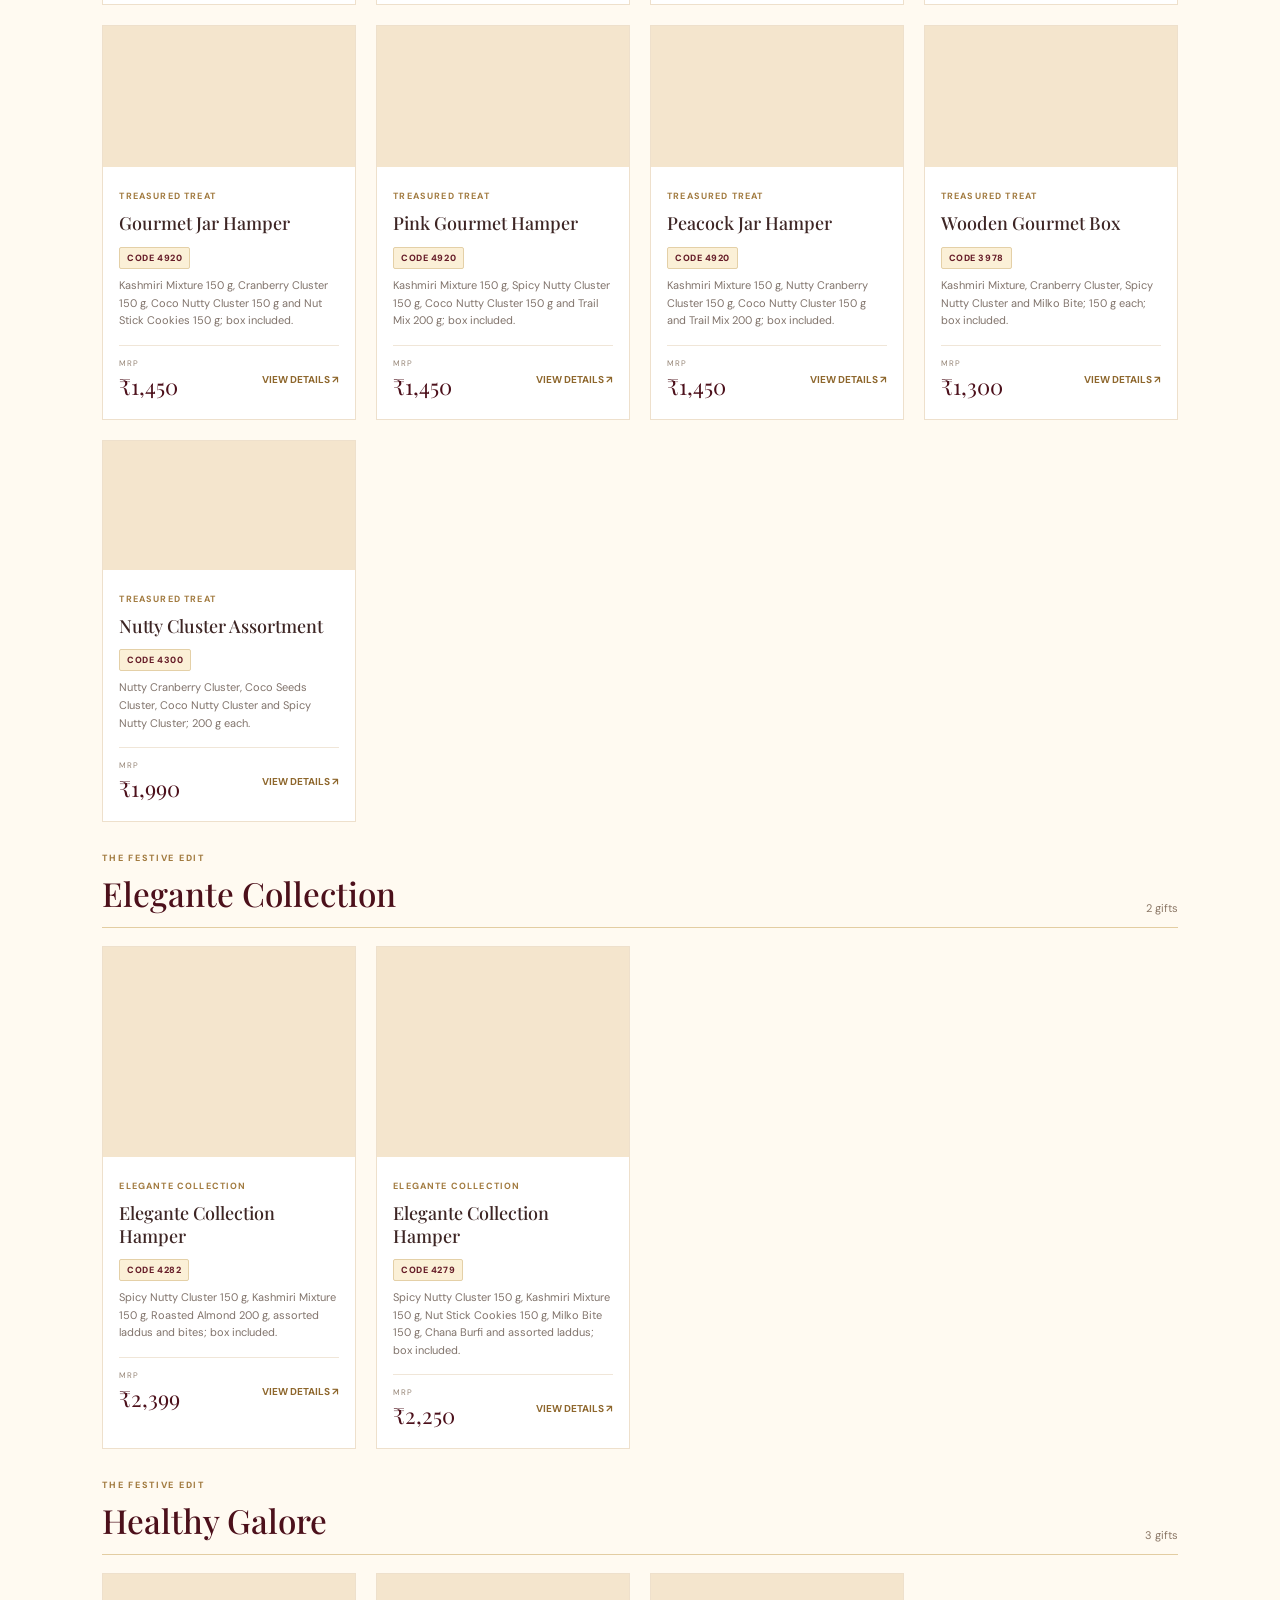
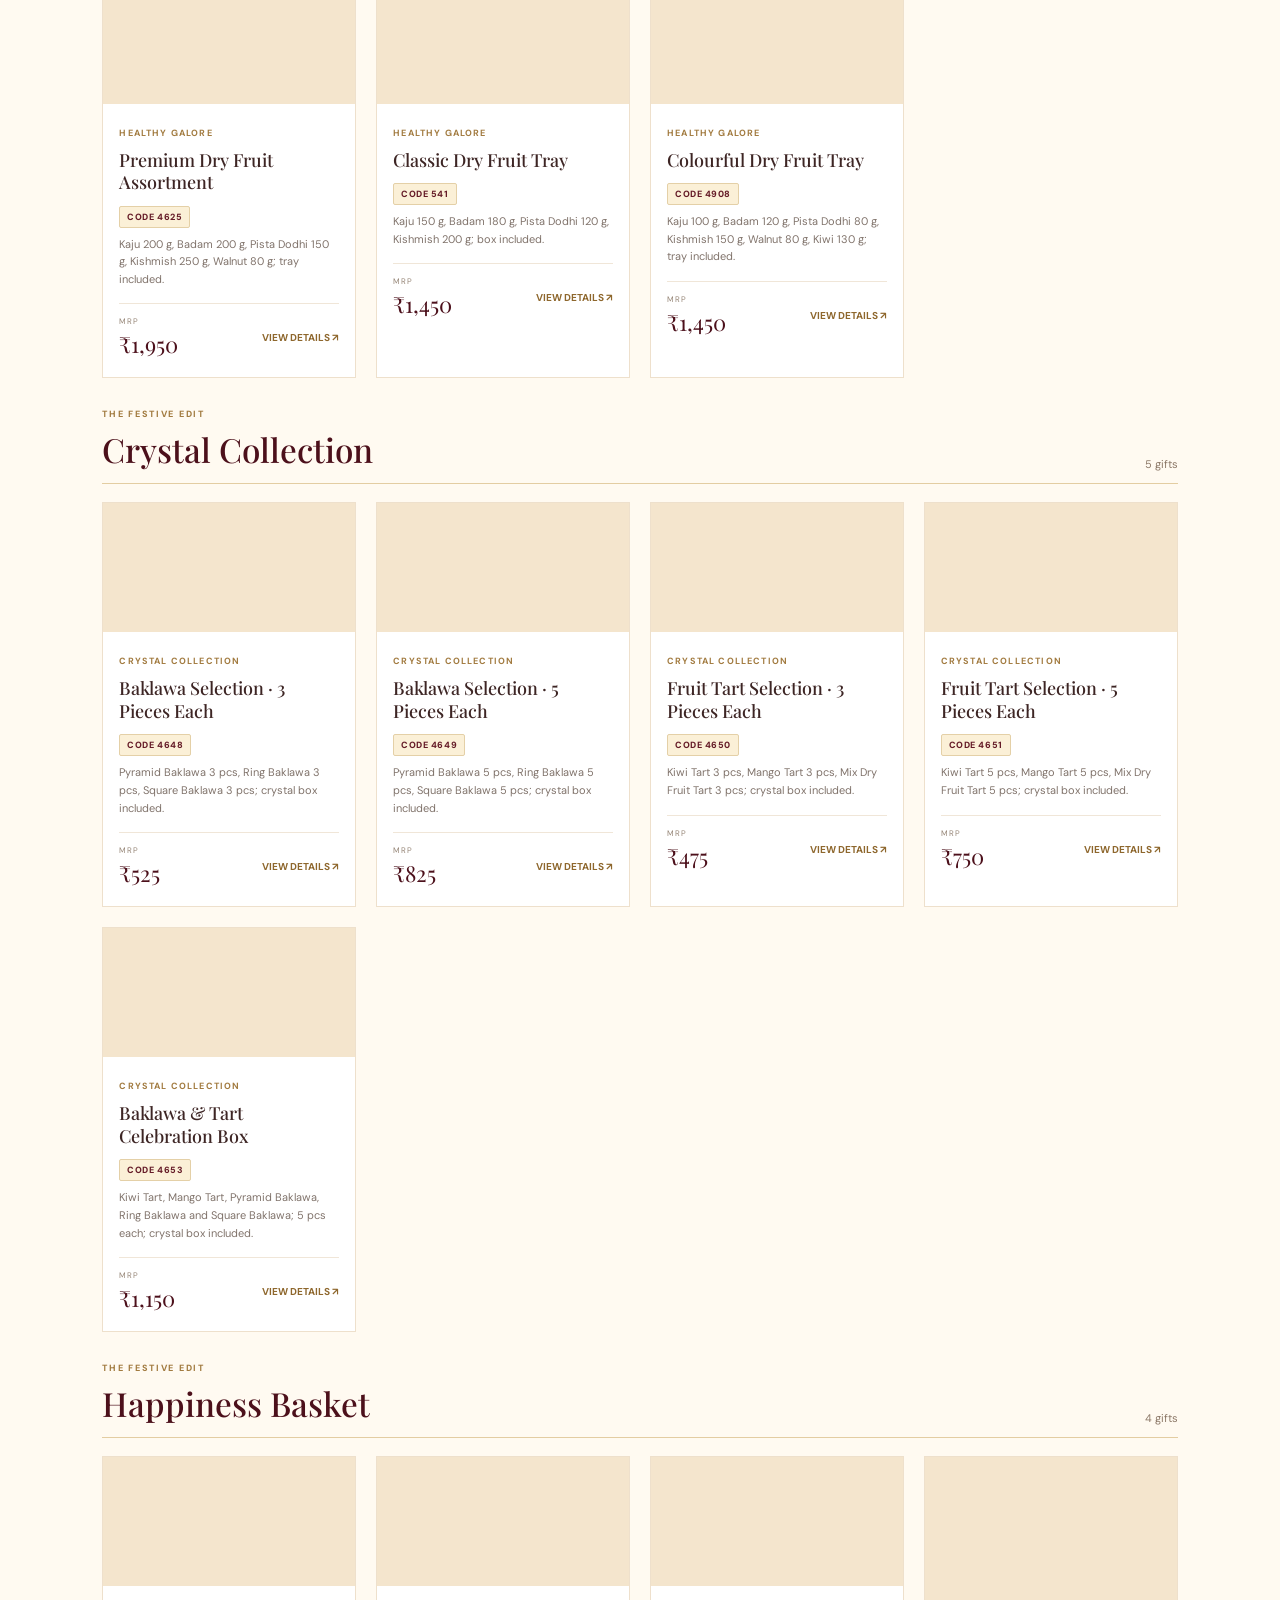
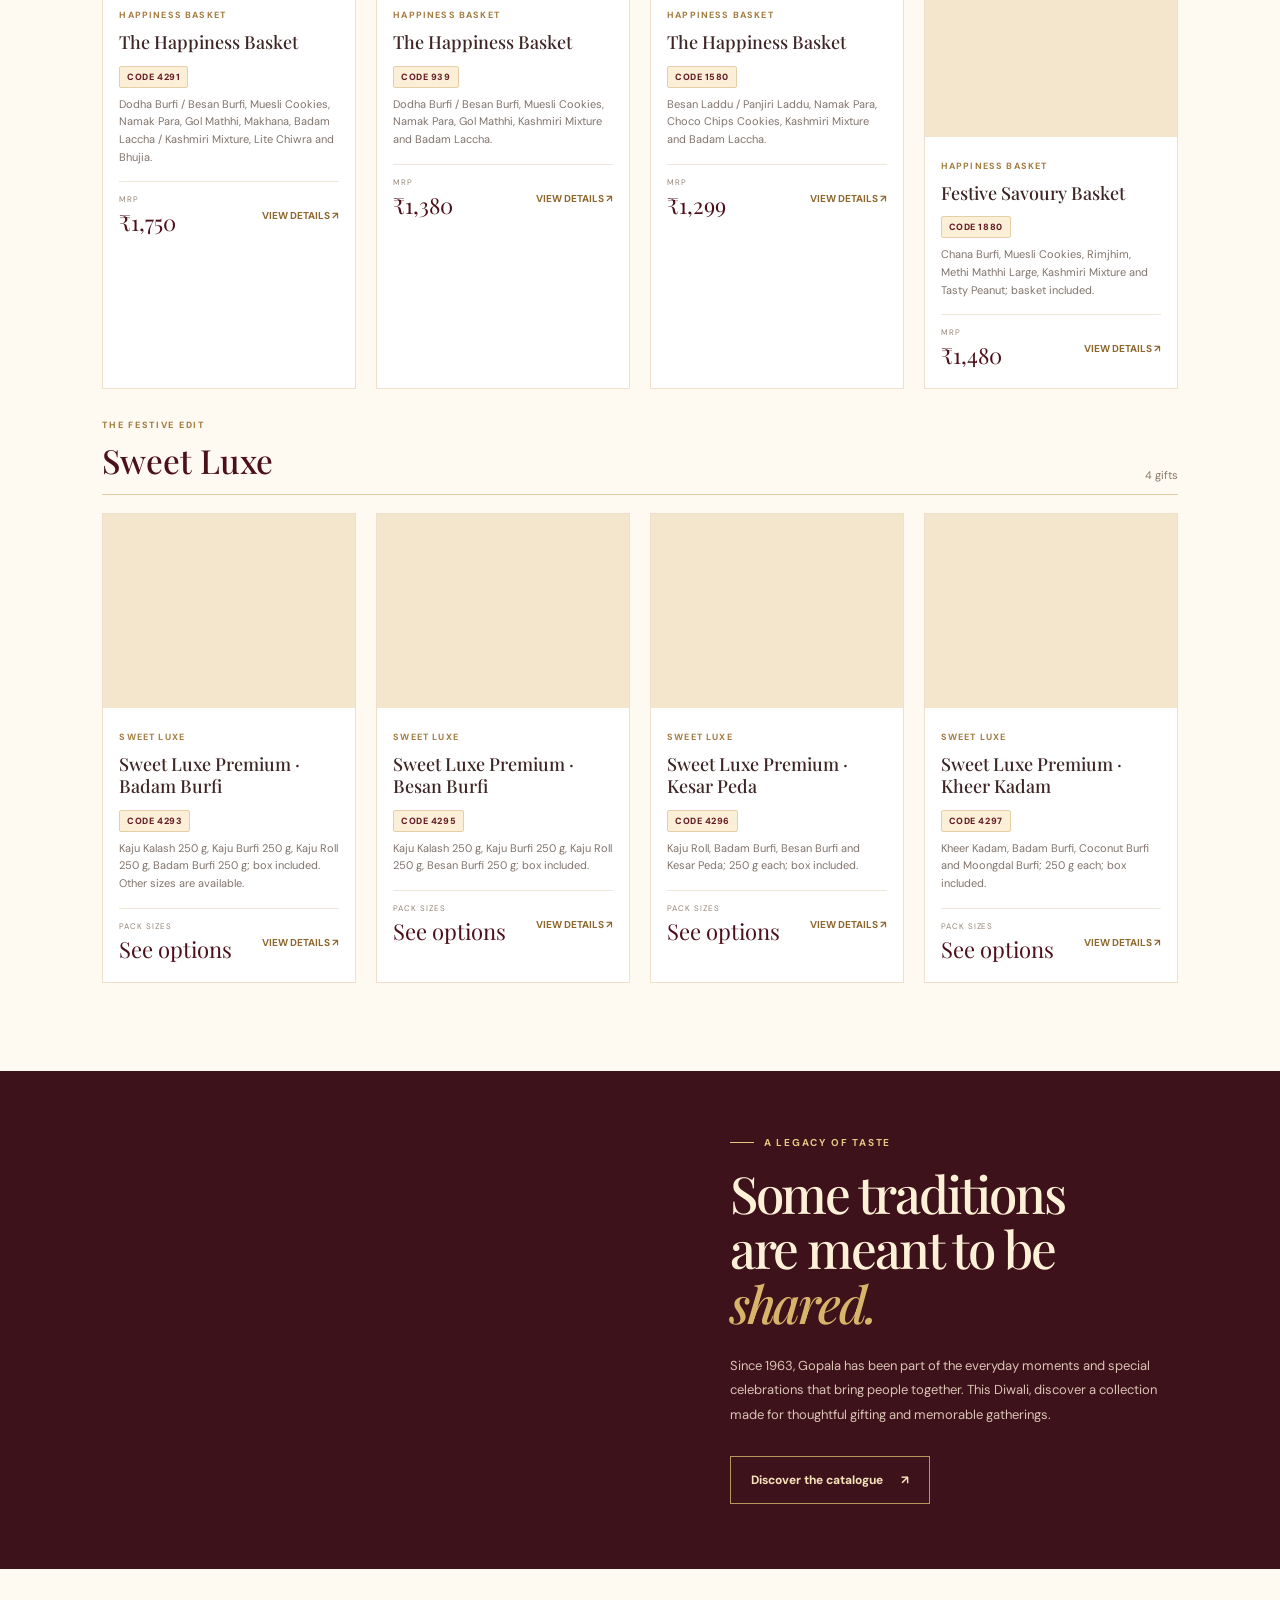
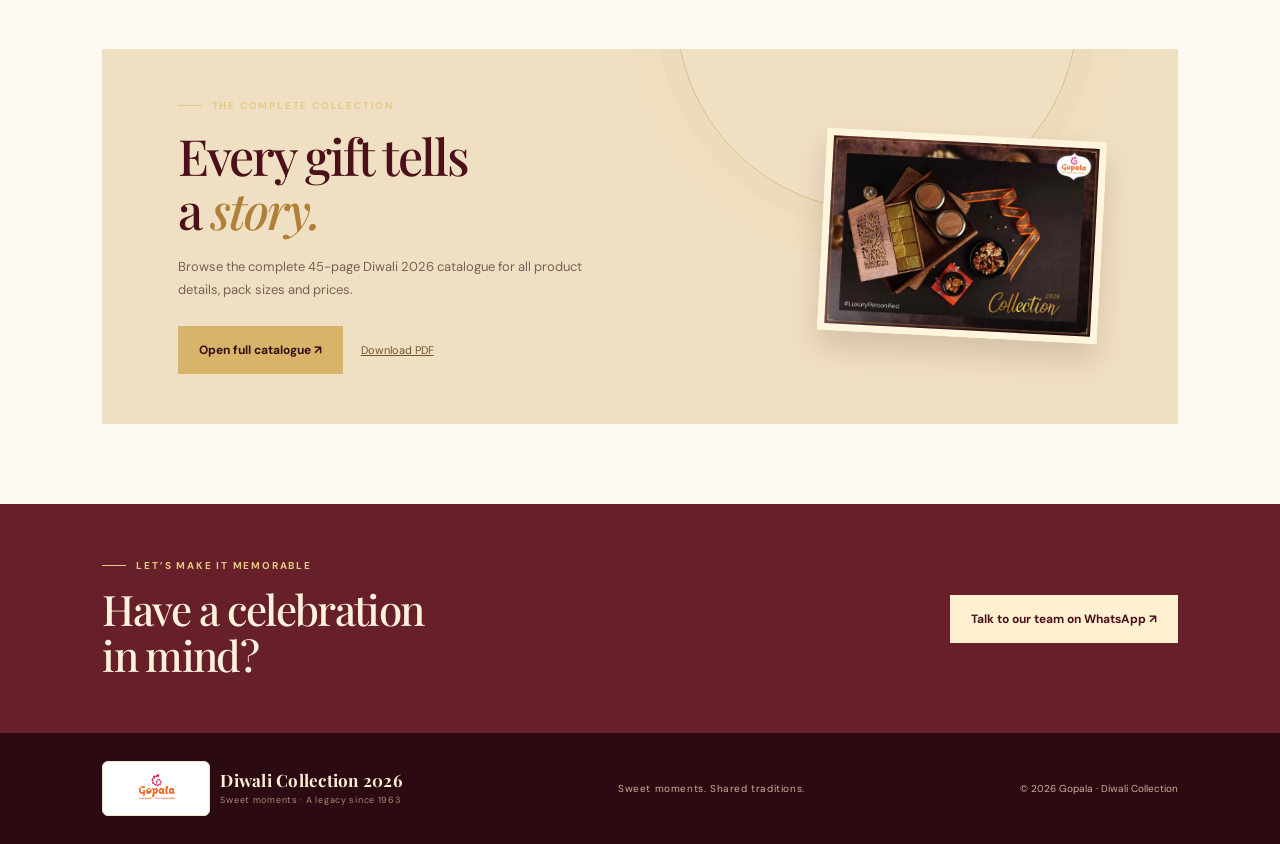
==== commit f4bf927d: "Show cropped product photos only in Diwali website" ====
--- a/gopala-diwali-2026-website/index.html
+++ b/gopala-diwali-2026-website/index.html
@@ -41,7 +41,7 @@
   <div id="empty" class="empty" hidden>No products match that search. Try another name or code.</div>
 </section>
 <section id="story" class="story">
-  <div class="story-image"><img src="assets/pages/page-02.jpg" alt="Gopala's story and heritage"></div>
+  <div class="story-image"><img src="assets/product-images/product-page-37.svg" alt="Gopala premium festive sweets gift box"></div>
   <div class="story-copy"><div class="eyebrow"><span></span> A LEGACY OF TASTE</div><h2>Some traditions<br>are meant to be <em>shared.</em></h2><p>Since 1963, Gopala has been part of the everyday moments and special celebrations that bring people together. This Diwali, discover a collection made for thoughtful gifting and memorable gatherings.</p><a class="button outline" href="#catalogue">Discover the catalogue <span>↗</span></a></div>
 </section>
 <section id="catalogue" class="catalogue section">
@@ -51,6 +51,6 @@
 </main>
 <footer><a class="brand footer-brand" href="#"><img class="brand-logo" src="assets/gopala-logo.png" alt="Gopala logo"><span><b>Diwali Collection 2026</b><small>Sweet moments · A legacy since 1963</small></span></a><p>Sweet moments. Shared traditions.</p><span>© 2026 Gopala · Diwali Collection</span></footer>
 <a class="whatsapp-float" href="https://wa.me/917290031303?text=Hello%20Gopala%2C%20I%27m%20interested%20in%20the%20Diwali%202026%20gifting%20collection." target="_blank" rel="noopener" aria-label="Chat with Gopala on WhatsApp"><span class="wa-dot"></span><span class="wa-icon">✆</span><span>Chat with us</span><span class="wa-arrow">↗</span></a>
-<div id="modal" class="modal" aria-hidden="true"><div class="modal-backdrop" data-close></div><div class="modal-card" role="dialog" aria-modal="true" aria-labelledby="modal-title"><button class="modal-close" data-close aria-label="Close">×</button><img id="modal-img" alt=""><div class="modal-info"><div class="eyebrow dark" id="modal-category"></div><h2 id="modal-title"></h2><p id="modal-desc"></p><div class="modal-price"><small id="modal-price-label">MRP</small><b id="modal-price"></b><span id="modal-code"></span></div><div id="modal-sizes" class="modal-sizes" hidden aria-label="Prices by pack size"></div><a id="modal-whatsapp" class="button gold" target="_blank" rel="noopener">Enquire about this gift ↗</a><a id="modal-page" class="text-link" target="_blank" rel="noopener">View this page in the catalogue ↗</a></div></div></div>
+<div id="modal" class="modal" aria-hidden="true"><div class="modal-backdrop" data-close></div><div class="modal-card" role="dialog" aria-modal="true" aria-labelledby="modal-title"><button class="modal-close" data-close aria-label="Close">×</button><img id="modal-img" alt=""><div class="modal-info"><div class="eyebrow dark" id="modal-category"></div><h2 id="modal-title"></h2><p id="modal-desc"></p><div class="modal-price"><small id="modal-price-label">MRP</small><b id="modal-price"></b><span id="modal-code"></span></div><div id="modal-sizes" class="modal-sizes" hidden aria-label="Prices by pack size"></div><a id="modal-whatsapp" class="button gold" target="_blank" rel="noopener">Enquire about this gift ↗</a></div></div></div>
 <script src="app.js"></script>
 </body></html>
--- a/gopala-diwali-2026-website/styles.css
+++ b/gopala-diwali-2026-website/styles.css
@@ -30,3 +30,13 @@
 @media(max-width:1050px){.collection-products{grid-template-columns:repeat(3,minmax(0,1fr))}}
 @media(max-width:760px){.collection-products{grid-template-columns:repeat(2,minmax(0,1fr));gap:12px}.collection-group-heading{align-items:center}}
 @media(max-width:420px){.collection-products{grid-template-columns:1fr}}
+
+/* Product cards use cropped photo-only SVGs, not full catalogue pages. */
+.product-image{aspect-ratio:1.78;background:#f4e5cd;overflow:hidden}
+.product-image img{display:block;width:100%;height:100%;object-fit:cover;object-position:center center}
+.product-image--photo-tall{aspect-ratio:1.2}
+.product-image--photo-wide{aspect-ratio:1.95}
+.product-image--sweet{aspect-ratio:1.3}
+.product-image--basket{aspect-ratio:.9}
+.product-code-text{display:inline-block;margin:0 0 8px;padding:4px 7px;border-radius:2px;background:#fbf0d7;border:1px solid #e4d0a7;color:#651b27;font-size:9px;font-weight:800;letter-spacing:.06em}
+.product-image .product-code{display:none!important}
